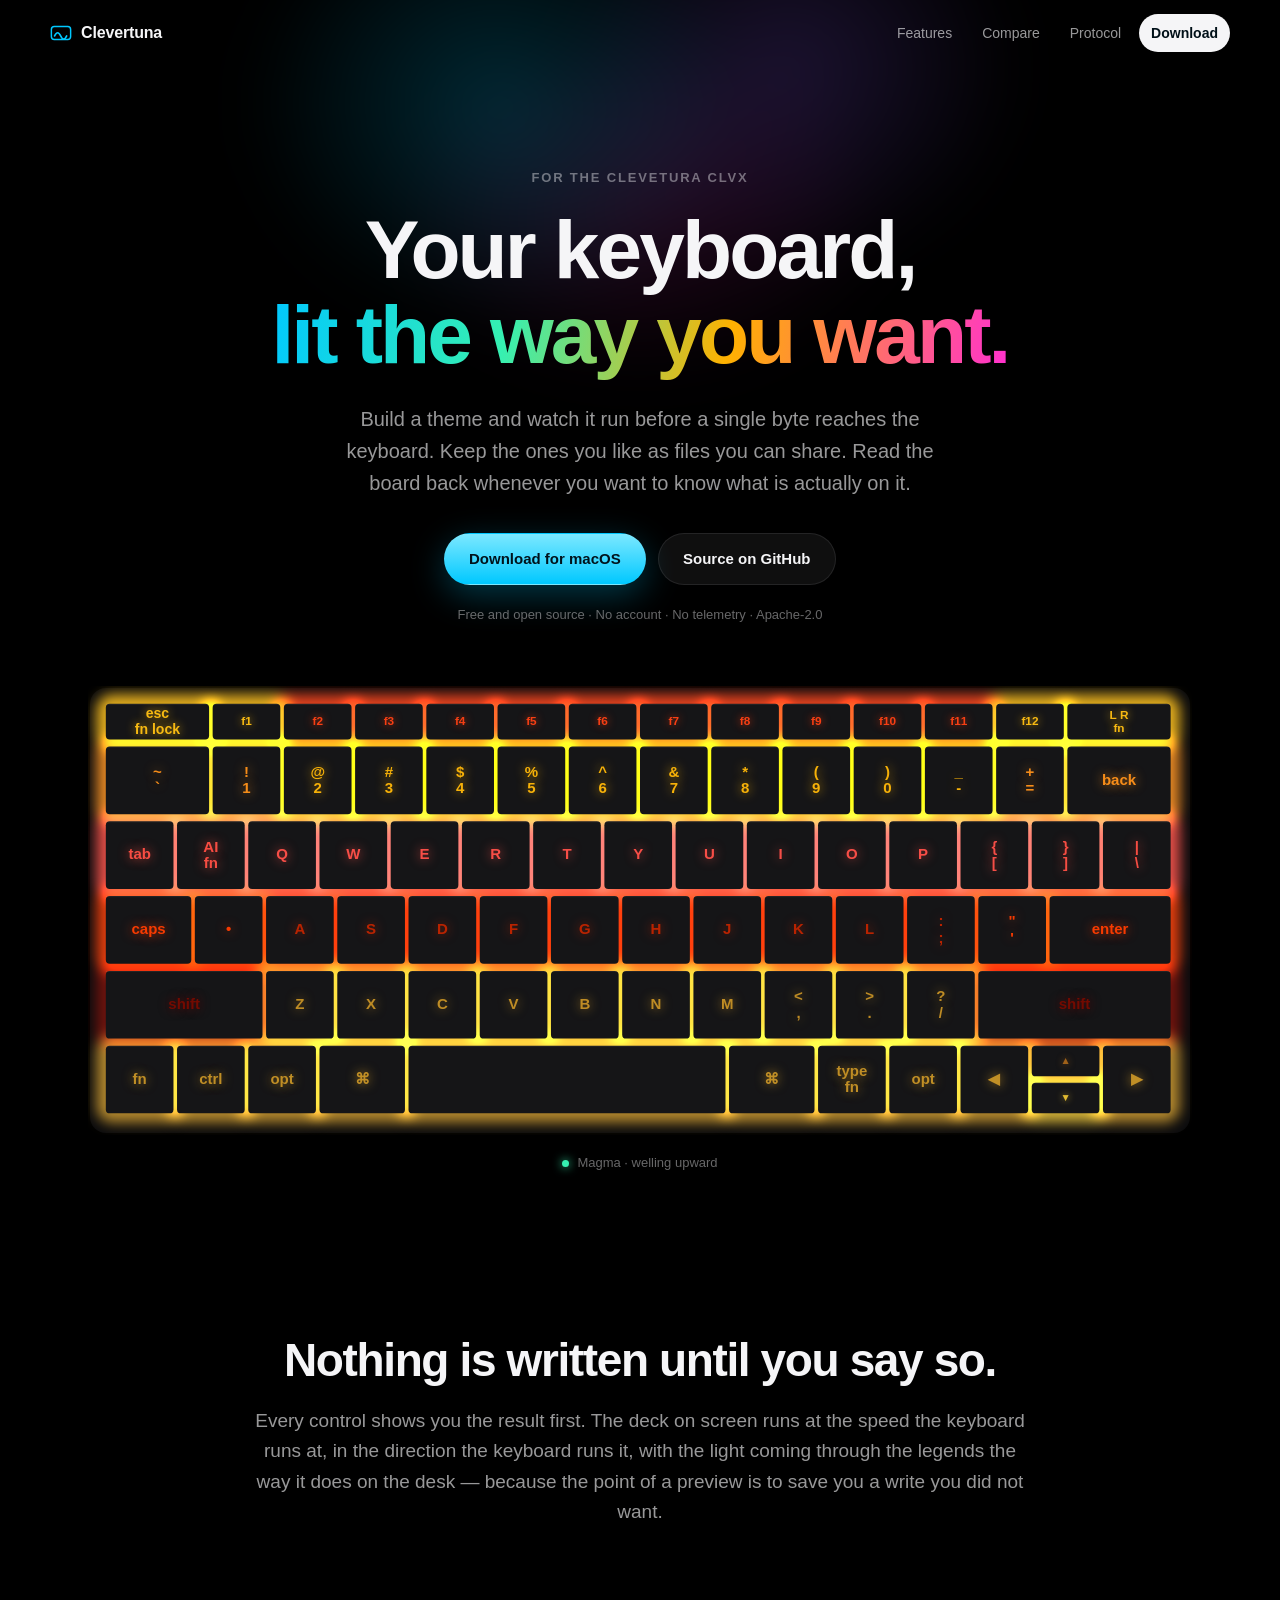
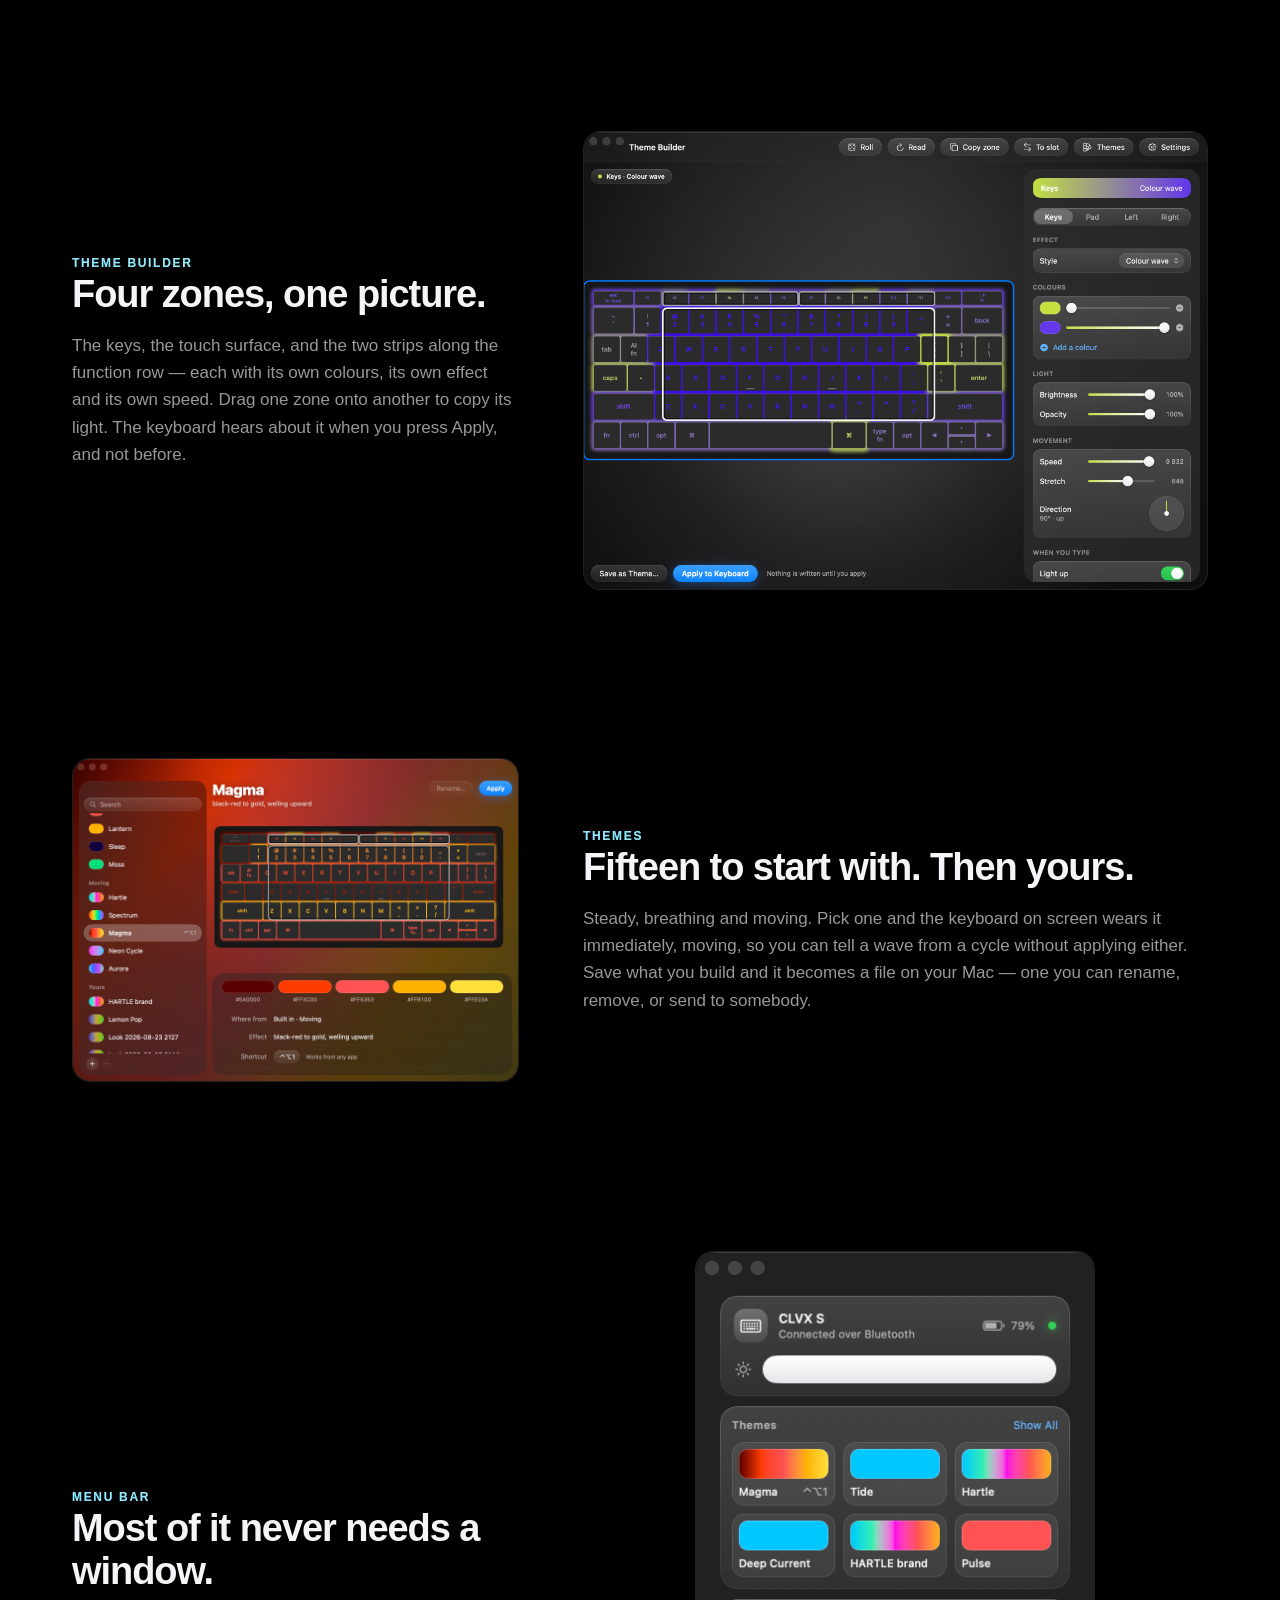
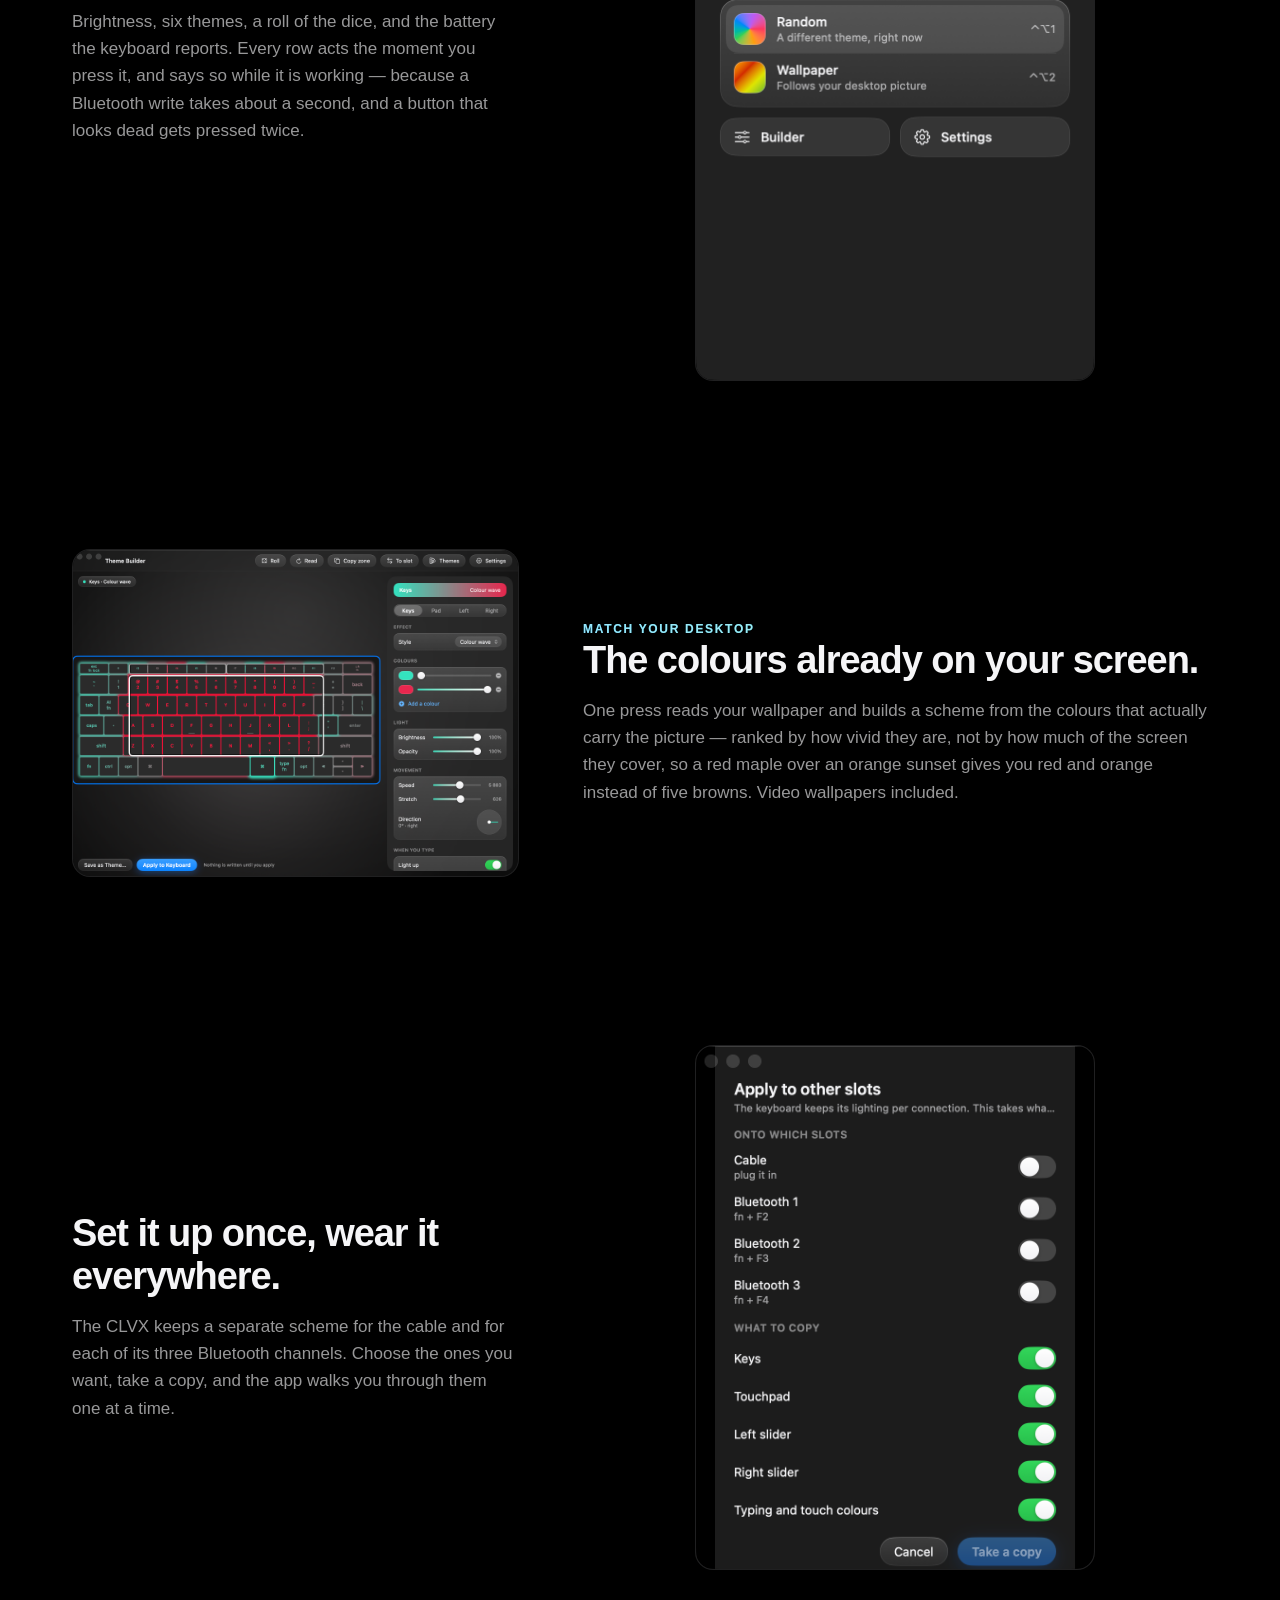
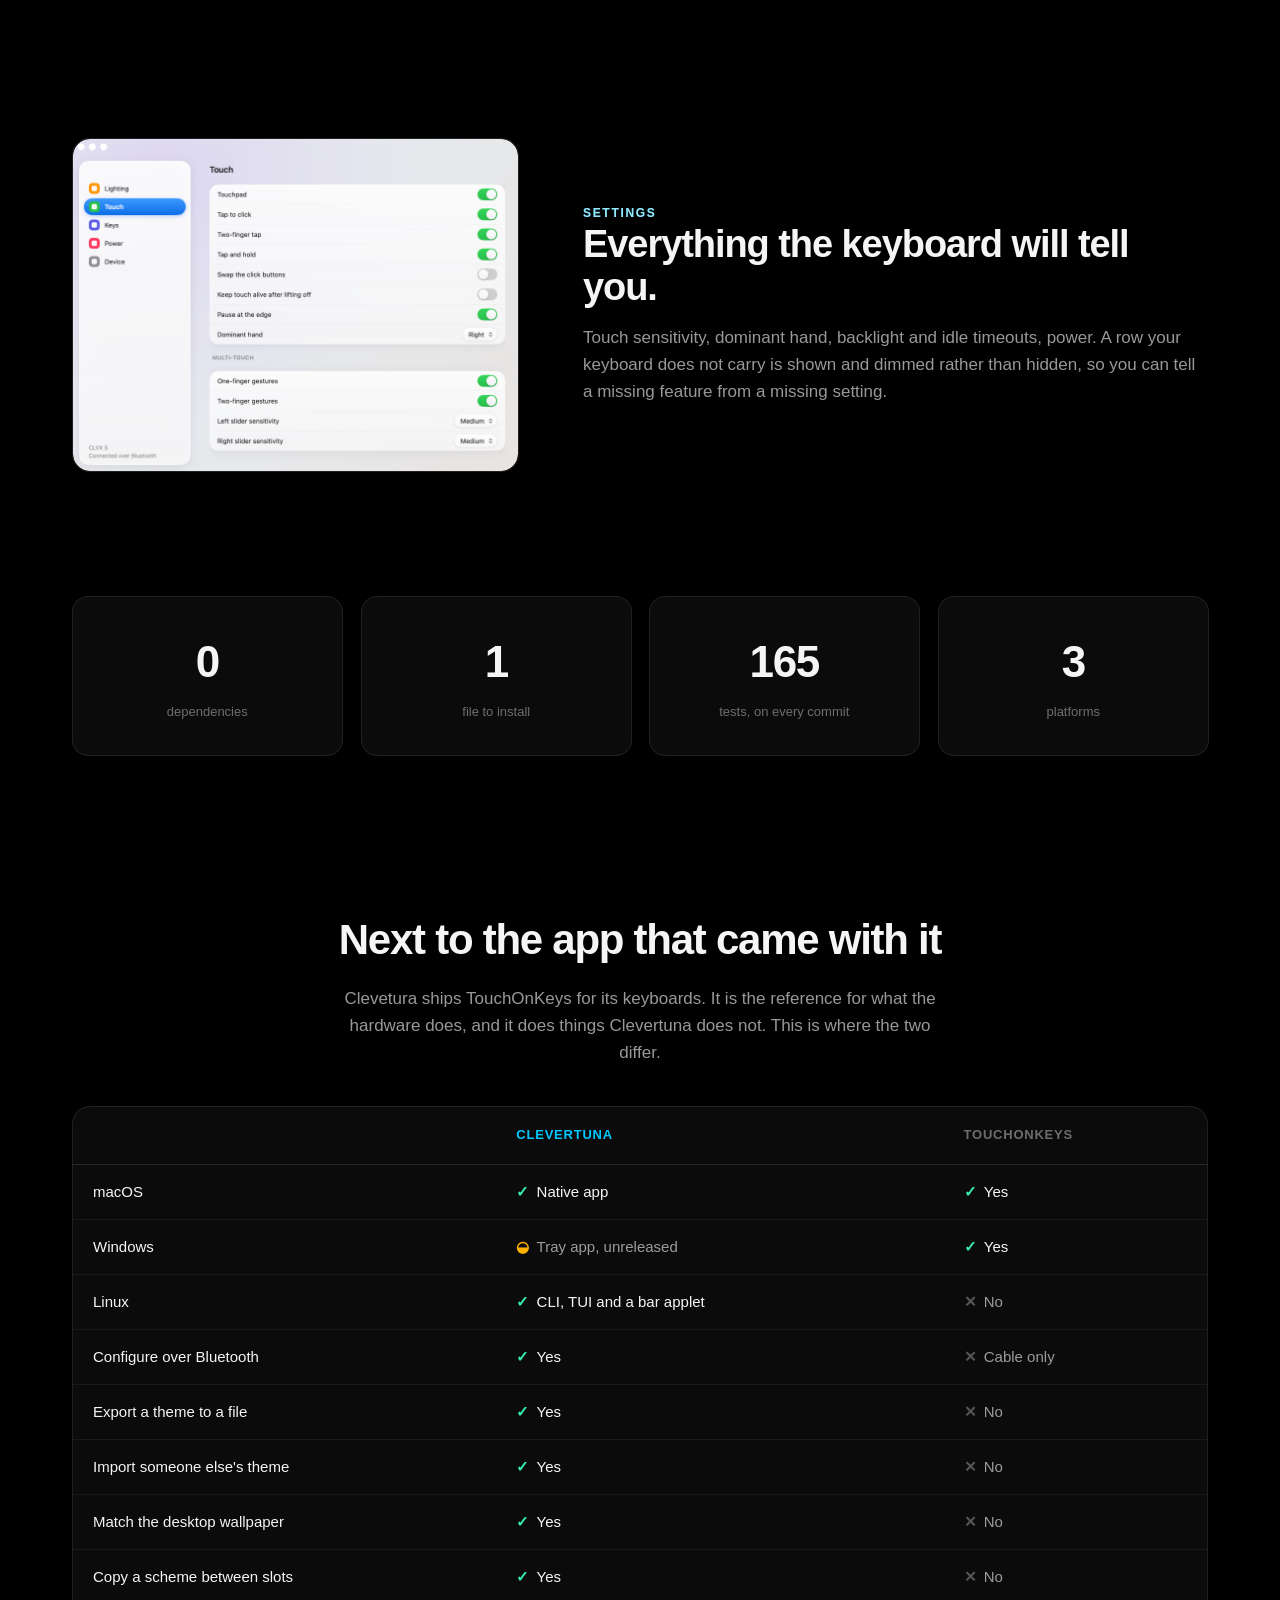
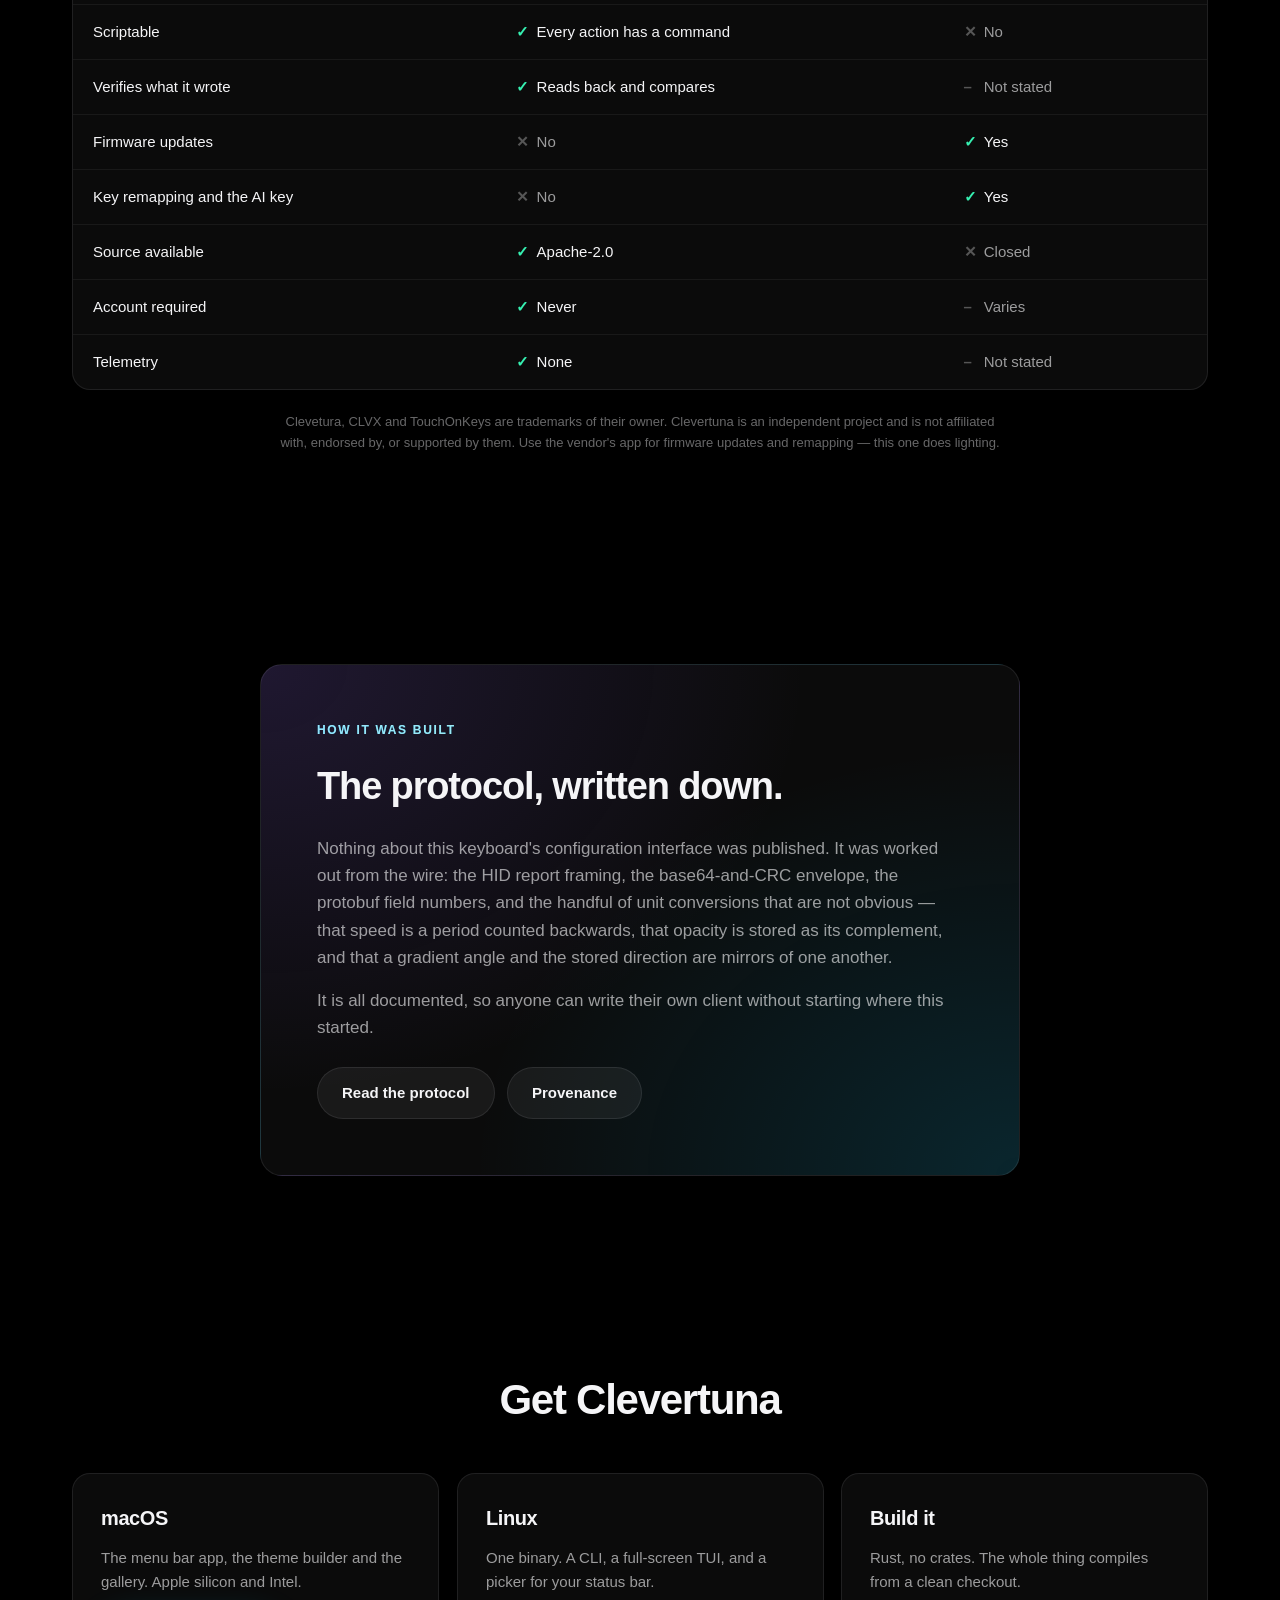
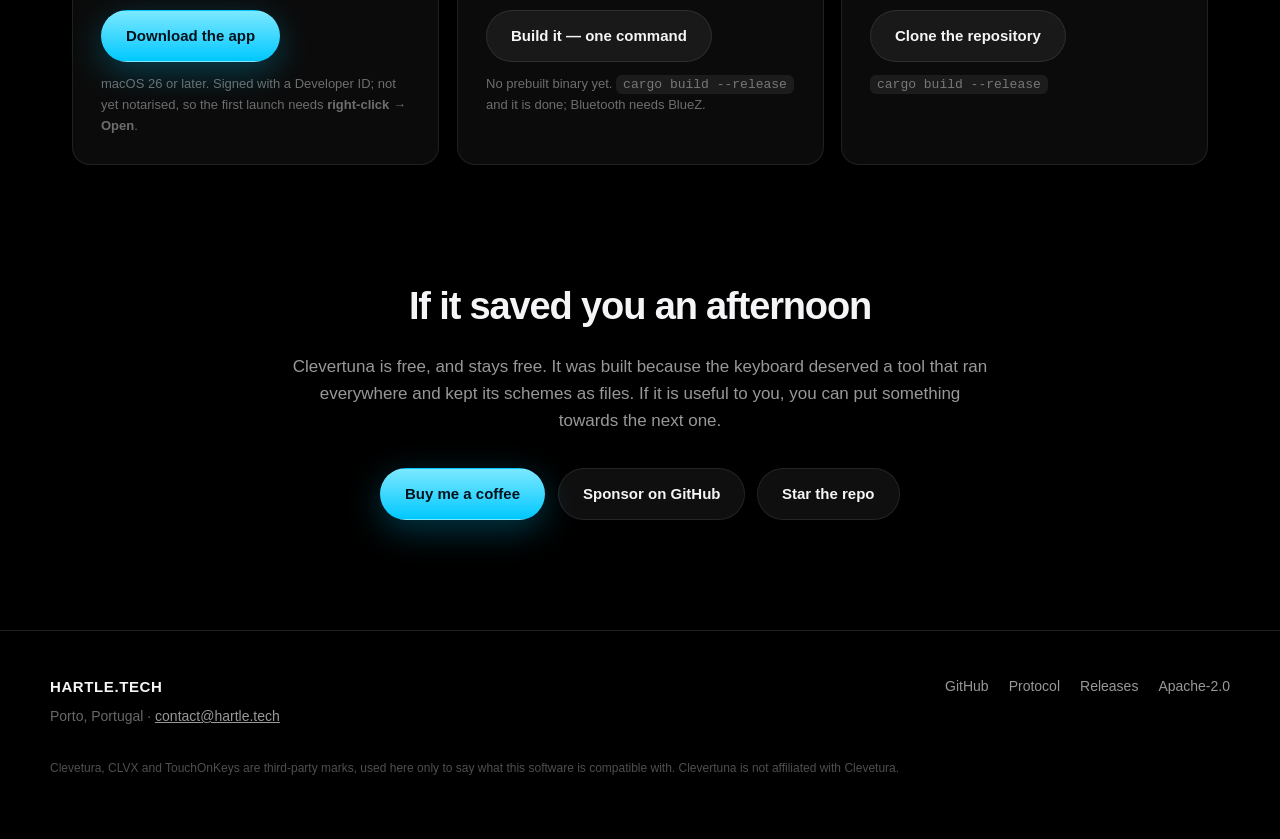
==== web/index.html @ 29f9dadc "Clevertuna 7d20123 Lighting for the Clevetura CLVX keyboard: a native macOS app, a single Linux bina" ====
<!doctype html>
<html lang="en">
<head>
<meta charset="utf-8">
<meta name="viewport" content="width=device-width, initial-scale=1, viewport-fit=cover">
<title>Clevertuna — lighting for the Clevetura CLVX keyboard</title>
<meta name="description" content="A native macOS app and a single Linux binary for the Clevetura CLVX keyboard. See a theme running before you send it, keep the ones you like as files, and read your keyboard back.">
<meta name="theme-color" content="#000000">
<link rel="icon" href="mark.svg" type="image/svg+xml">
<link rel="stylesheet" href="clevertuna.css">
<meta property="og:title" content="Clevertuna">
<meta property="og:description" content="Lighting for the Clevetura CLVX keyboard. Open source, no account, no telemetry.">
<meta property="og:type" content="website">
<meta property="og:url" content="https://clevertuna.hartle.tech/">
</head>
<body>

<a class="skip" href="#what">Skip to content</a>

<header class="bar" id="bar">
  <a class="wordmark" href="#top" aria-label="Clevertuna">
    <svg viewBox="0 0 24 24" width="22" height="22" aria-hidden="true" fill="none">
      <rect x="1.5" y="5" width="21" height="14" rx="3.2" stroke="currentColor" stroke-width="1.6"/>
      <path d="M5 15.2c2.2-4.6 4.4-4.6 6.6 0s4.4 4.6 6.6 0" stroke="currentColor"
            stroke-width="1.8" stroke-linecap="round"/>
    </svg>
    <span>Clevertuna</span>
  </a>
  <nav>
    <a href="#what">Features</a>
    <a href="#compare">Compare</a>
    <a href="#writeup">Protocol</a>
    <a href="#get" class="cta">Download</a>
  </nav>
</header>

<main id="top">

<!-- ─────────────────────────────── hero ─────────────────────────────── -->
<section class="hero">
  <div class="glow" aria-hidden="true"></div>
  <div class="hero-inner">
    <p class="eyebrow" data-reveal>For the Clevetura CLVX</p>
    <h1 data-reveal>
      Your keyboard,<br>
      <span class="grad">lit the way you want.</span>
    </h1>
    <p class="lede" data-reveal>
      Build a theme and watch it run before a single byte reaches the keyboard.
      Keep the ones you like as files you can share. Read the board back whenever
      you want to know what is actually on it.
    </p>
    <div class="actions" data-reveal>
      <a class="btn primary" href="#get" id="download-top">
        Download for macOS
      </a>
      <a class="btn ghost" href="https://github.com/hartle-tech/clevertuna" rel="noopener">
        Source on GitHub
      </a>
    </div>
    <p class="fineprint" data-reveal>Free and open source · No account · No telemetry · Apache-2.0</p>
  </div>

  <figure class="deck-stage" data-reveal>
    <canvas id="deck" width="1550" height="630" aria-label="A drawing of the CLVX keyboard with a colour wave crossing it"></canvas>
    <figcaption class="deck-caption">
      <span class="dot"></span>
      <span id="deck-caption-text">Colour wave · running now</span>
    </figcaption>
  </figure>
</section>

<!-- ──────────────────────────── the pitch ──────────────────────────── -->
<section class="strip" id="what">
  <div class="pitch">
    <h2 data-reveal>Nothing is written until you say so.</h2>
    <p data-reveal>
      Every control shows you the result first. The deck on screen runs at the
      speed the keyboard runs at, in the direction the keyboard runs it, with the
      light coming through the legends the way it does on the desk — because the
      point of a preview is to save you a write you did not want.
    </p>
  </div>
</section>

<!-- ─────────────────────────── features ────────────────────────────── -->
<section class="feature" data-feature>
  <div class="copy">
    <p class="kicker" data-reveal>Theme Builder</p>
    <h3 data-reveal>Four zones, one picture.</h3>
    <p data-reveal>
      The keys, the touch surface, and the two strips along the function row —
      each with its own colours, its own effect and its own speed. Drag one zone
      onto another to copy its light. The keyboard hears about it when you press
      Apply, and not before.
    </p>
  </div>
  <div class="shot" data-reveal>
    <img src="shots/builder.png" alt="The Theme Builder window: a keyboard drawn with a colour wave, and an inspector with effect, colours, brightness, speed and direction." width="2160" height="1584" loading="lazy" decoding="async">
  </div>
</section>

<section class="feature reverse" data-feature>
  <div class="copy">
    <p class="kicker" data-reveal>Themes</p>
    <h3 data-reveal>Fifteen to start with. Then yours.</h3>
    <p data-reveal>
      Steady, breathing and moving. Pick one and the keyboard on screen wears it
      immediately, moving, so you can tell a wave from a cycle without applying
      either. Save what you build and it becomes a file on your Mac — one you can
      rename, remove, or send to somebody.
    </p>
  </div>
  <div class="shot" data-reveal>
    <img src="shots/themes.png" alt="The Themes window: a list of built-in themes on the left, and the keyboard wearing Magma on the right." width="1800" height="1304" loading="lazy" decoding="async">
  </div>
</section>

<section class="feature" data-feature>
  <div class="copy">
    <p class="kicker" data-reveal>Menu bar</p>
    <h3 data-reveal>Most of it never needs a window.</h3>
    <p data-reveal>
      Brightness, six themes, a roll of the dice, and the battery the keyboard
      reports. Every row acts the moment you press it, and says so while it is
      working — because a Bluetooth write takes about a second, and a button that
      looks dead gets pressed twice.
    </p>
  </div>
  <div class="shot narrow" data-reveal>
    <img src="shots/menu.png" alt="The menu bar panel: the keyboard's name, its battery at 80 per cent, a brightness slider, six theme tiles, and rows for Random and Wallpaper." width="800" height="1464" loading="lazy" decoding="async">
  </div>
</section>

<section class="feature reverse" data-feature>
  <div class="copy">
    <p class="kicker" data-reveal>Match your desktop</p>
    <h3 data-reveal>The colours already on your screen.</h3>
    <p data-reveal>
      One press reads your wallpaper and builds a scheme from the colours that
      actually carry the picture — ranked by how vivid they are, not by how much
      of the screen they cover, so a red maple over an orange sunset gives you red
      and orange instead of five browns. Video wallpapers included.
    </p>
  </div>
  <div class="shot" data-reveal>
    <img src="shots/builder-wave.png" alt="The Theme Builder showing a two-colour wave running across the keys." width="2160" height="1584" loading="lazy" decoding="async">
  </div>
</section>

<section class="feature" data-feature>
  <div class="copy">
    <p class="kicker" data-reveal>Slots</p>
    <h3 data-reveal>Set it up once, wear it everywhere.</h3>
    <p data-reveal>
      The CLVX keeps a separate scheme for the cable and for each of its three
      Bluetooth channels. Choose the ones you want, take a copy, and the app walks
      you through them one at a time.
    </p>
  </div>
  <div class="shot narrow" data-reveal>
    <img src="shots/slots.png" alt="The slot picker: switches for the cable and Bluetooth channels one to three, and for which zones to copy." width="840" height="1104" loading="lazy" decoding="async">
  </div>
</section>

<section class="feature reverse" data-feature>
  <div class="copy">
    <p class="kicker" data-reveal>Settings</p>
    <h3 data-reveal>Everything the keyboard will tell you.</h3>
    <p data-reveal>
      Touch sensitivity, dominant hand, backlight and idle timeouts, power. A row
      your keyboard does not carry is shown and dimmed rather than hidden, so you
      can tell a missing feature from a missing setting.
    </p>
  </div>
  <div class="shot" data-reveal>
    <img src="shots/settings.png" alt="The Settings window with panes for Touch, Keys, Power, Lighting and Device." width="1800" height="1344" loading="lazy" decoding="async">
  </div>
</section>

<!-- ───────────────────────────── numbers ───────────────────────────── -->
<section class="stats" data-feature>
  <div class="stat" data-reveal><b data-count="0">0</b><span>dependencies</span></div>
  <div class="stat" data-reveal><b data-count="1">1</b><span>file to install</span></div>
  <div class="stat" data-reveal><b data-count="165">0</b><span>tests, on every commit</span></div>
  <div class="stat" data-reveal><b data-count="3">0</b><span>platforms</span></div>
</section>

<!-- ──────────────────────────── comparison ─────────────────────────── -->
<section class="compare" id="compare">
  <h2 data-reveal>Next to the app that came with it</h2>
  <p class="sub" data-reveal>
    Clevetura ships TouchOnKeys for its keyboards. It is the reference for what
    the hardware does, and it does things Clevertuna does not. This is where the
    two differ.
  </p>

  <div class="table-wrap" data-reveal>
    <table>
      <thead>
        <tr><th scope="col">&nbsp;</th><th scope="col">Clevertuna</th><th scope="col">TouchOnKeys</th></tr>
      </thead>
      <tbody>
        <tr><th scope="row">macOS</th><td class="y">Native app</td><td class="y">Yes</td></tr>
        <tr><th scope="row">Windows</th><td class="p">Tray app, unreleased</td><td class="y">Yes</td></tr>
        <tr><th scope="row">Linux</th><td class="y">CLI, TUI and a bar applet</td><td class="n">No</td></tr>
        <tr><th scope="row">Configure over Bluetooth</th><td class="y">Yes</td><td class="n">Cable only</td></tr>
        <tr><th scope="row">Export a theme to a file</th><td class="y">Yes</td><td class="n">No</td></tr>
        <tr><th scope="row">Import someone else's theme</th><td class="y">Yes</td><td class="n">No</td></tr>
        <tr><th scope="row">Match the desktop wallpaper</th><td class="y">Yes</td><td class="n">No</td></tr>
        <tr><th scope="row">Copy a scheme between slots</th><td class="y">Yes</td><td class="n">No</td></tr>
        <tr><th scope="row">Scriptable</th><td class="y">Every action has a command</td><td class="n">No</td></tr>
        <tr><th scope="row">Verifies what it wrote</th><td class="y">Reads back and compares</td><td class="u">Not stated</td></tr>
        <tr><th scope="row">Firmware updates</th><td class="n">No</td><td class="y">Yes</td></tr>
        <tr><th scope="row">Key remapping and the AI key</th><td class="n">No</td><td class="y">Yes</td></tr>
        <tr><th scope="row">Source available</th><td class="y">Apache-2.0</td><td class="n">Closed</td></tr>
        <tr><th scope="row">Account required</th><td class="y">Never</td><td class="u">Varies</td></tr>
        <tr><th scope="row">Telemetry</th><td class="y">None</td><td class="u">Not stated</td></tr>
      </tbody>
    </table>
  </div>
  <p class="disclaimer" data-reveal>
    Clevetura, CLVX and TouchOnKeys are trademarks of their owner. Clevertuna is
    an independent project and is not affiliated with, endorsed by, or supported
    by them. Use the vendor's app for firmware updates and remapping — this one
    does lighting.
  </p>
</section>

<!-- ───────────────────────────── writeup ───────────────────────────── -->
<section class="writeup" id="writeup">
  <div class="writeup-inner" data-reveal>
    <p class="kicker">How it was built</p>
    <h2>The protocol, written down.</h2>
    <p>
      Nothing about this keyboard's configuration interface was published. It was
      worked out from the wire: the HID report framing, the base64-and-CRC
      envelope, the protobuf field numbers, and the handful of unit conversions
      that are not obvious — that speed is a period counted backwards, that
      opacity is stored as its complement, and that a gradient angle and the
      stored direction are mirrors of one another.
    </p>
    <p>
      It is all documented, so anyone can write their own client without starting
      where this started.
    </p>
    <div class="actions">
      <a class="btn ghost" href="https://github.com/hartle-tech/clevertuna/blob/main/docs/PROTOCOL.md" rel="noopener">Read the protocol</a>
      <a class="btn ghost" href="https://github.com/hartle-tech/clevertuna/blob/main/NOTICE" rel="noopener">Provenance</a>
    </div>
  </div>
</section>

<!-- ───────────────────────────── download ──────────────────────────── -->
<section class="get" id="get">
  <h2 data-reveal>Get Clevertuna</h2>
  <div class="cards">
    <article class="card" data-reveal>
      <h3>macOS</h3>
      <p>The menu bar app, the theme builder and the gallery. Apple silicon and Intel.</p>
      <a class="btn primary" href="https://github.com/hartle-tech/clevertuna/releases/latest/download/Clevertuna-macOS.zip">Download the app</a>
      <p class="note">macOS 26 or later. Signed with a Developer ID; not yet notarised, so the first launch needs <b>right-click → Open</b>.</p>
    </article>
    <article class="card" data-reveal>
      <h3>Linux</h3>
      <p>One binary. A CLI, a full-screen TUI, and a picker for your status bar.</p>
      <a class="btn ghost" href="https://github.com/hartle-tech/clevertuna#linux" rel="noopener">Build it — one command</a>
      <p class="note">No prebuilt binary yet. <code>cargo build --release</code> and it is done; Bluetooth needs BlueZ.</p>
    </article>
    <article class="card" data-reveal>
      <h3>Build it</h3>
      <p>Rust, no crates. The whole thing compiles from a clean checkout.</p>
      <a class="btn ghost" href="https://github.com/hartle-tech/clevertuna" rel="noopener">Clone the repository</a>
      <p class="note"><code>cargo build --release</code></p>
    </article>
  </div>
</section>

<!-- ───────────────────────────── support ───────────────────────────── -->
<section class="support">
  <div class="support-inner" data-reveal>
    <h2>If it saved you an afternoon</h2>
    <p>
      Clevertuna is free, and stays free. It was built because the keyboard
      deserved a tool that ran everywhere and kept its schemes as files. If it is
      useful to you, you can put something towards the next one.
    </p>
    <div class="actions">
      <a class="btn primary" href="https://ko-fi.com/hartletech" rel="noopener">Buy me a coffee</a>
      <a class="btn ghost" href="https://github.com/sponsors/hartle-tech" rel="noopener">Sponsor on GitHub</a>
      <a class="btn ghost" href="https://github.com/hartle-tech/clevertuna" rel="noopener">Star the repo</a>
    </div>
  </div>
</section>

</main>

<footer>
  <div class="foot">
    <div>
      <p class="brand">HARTLE.TECH</p>
      <p class="muted">Porto, Portugal · <a href="mailto:contact@hartle.tech">contact@hartle.tech</a></p>
    </div>
    <nav class="foot-links">
      <a href="https://github.com/hartle-tech/clevertuna" rel="noopener">GitHub</a>
      <a href="https://github.com/hartle-tech/clevertuna/blob/main/docs/PROTOCOL.md" rel="noopener">Protocol</a>
      <a href="https://github.com/hartle-tech/clevertuna/releases" rel="noopener">Releases</a>
      <a href="https://github.com/hartle-tech/clevertuna/blob/main/LICENSE" rel="noopener">Apache-2.0</a>
    </nav>
  </div>
  <p class="legal">
    Clevetura, CLVX and TouchOnKeys are third-party marks, used here only to say
    what this software is compatible with. Clevertuna is not affiliated with
    Clevetura.
  </p>
</footer>

<script src="layout.js"></script>
<script src="vendor/anime.min.js"></script>
<script src="clevertuna.js"></script>
</body>
</html>
---- web/clevertuna.css ----
/* clevertuna.hartle.tech
   Black ground, the colour comes from the product. */

:root {
  --bg:        #000000;
  --ink:       #f5f5f7;
  --dim:       rgba(245,245,247,.62);
  --faint:     rgba(245,245,247,.42);
  --line:      rgba(245,245,247,.12);
  --card:      rgba(245,245,247,.045);
  --card-edge: rgba(245,245,247,.09);

  --cyan:   #00c8ff;
  --mint:   #36f0b1;
  --violet: #8b5cf6;
  --pink:   #ff2fd0;
  --amber:  #ffb100;
  --coral:  #ff5353;

  --max: 1180px;
  --ease: cubic-bezier(.22,.61,.36,1);
}

* { box-sizing: border-box; }

html { scroll-behavior: smooth; }

body {
  margin: 0;
  background: var(--bg);
  color: var(--ink);
  font: 400 17px/1.6 -apple-system, BlinkMacSystemFont, "SF Pro Text", "Inter",
        "Helvetica Neue", Arial, sans-serif;
  -webkit-font-smoothing: antialiased;
  text-rendering: optimizeLegibility;
  overflow-x: hidden;
}

img { max-width: 100%; height: auto; display: block; }
a { color: inherit; }

.skip {
  position: absolute; left: -9999px; top: 0;
  background: var(--ink); color: #000; padding: 10px 16px; border-radius: 0 0 10px 0;
  z-index: 100;
}
.skip:focus { left: 0; }

/* ───────────────────────────── the bar ───────────────────────────── */

.bar {
  position: fixed; inset: 0 0 auto 0; z-index: 50;
  display: flex; align-items: center; justify-content: space-between;
  gap: 20px;
  padding: 14px max(22px, calc((100vw - var(--max)) / 2));
  background: rgba(0,0,0,0);
  border-bottom: 1px solid transparent;
  transition: background .35s var(--ease), border-color .35s var(--ease),
              backdrop-filter .35s var(--ease);
}
.bar.stuck {
  background: rgba(8,8,10,.72);
  backdrop-filter: saturate(180%) blur(22px);
  -webkit-backdrop-filter: saturate(180%) blur(22px);
  border-bottom-color: var(--line);
}

.wordmark {
  display: inline-flex; align-items: center; gap: 9px;
  font-weight: 600; letter-spacing: -.01em; text-decoration: none; font-size: 16px;
}
.wordmark svg { color: var(--cyan); }

.bar nav { display: flex; align-items: center; gap: 6px; }
.bar nav a {
  text-decoration: none; color: var(--dim); font-size: 14px;
  padding: 8px 12px; border-radius: 999px;
  transition: color .2s var(--ease), background .2s var(--ease);
}
.bar nav a:hover { color: var(--ink); background: rgba(245,245,247,.07); }
.bar nav a.cta {
  color: #001018; background: var(--ink); font-weight: 600;
}
.bar nav a.cta:hover { background: #fff; color: #000; }

@media (max-width: 720px) {
  .bar nav a:not(.cta) { display: none; }
}

/* ───────────────────────────── hero ──────────────────────────────── */

.hero {
  position: relative;
  padding: 168px 22px 40px;
  text-align: center;
  overflow: hidden;
}

.hero .glow {
  position: absolute; left: 50%; top: -320px;
  width: 1200px; height: 900px; transform: translateX(-50%);
  background:
    radial-gradient(closest-side, rgba(0,200,255,.20), transparent 70%) 20% 40%/60% 70% no-repeat,
    radial-gradient(closest-side, rgba(139,92,246,.20), transparent 70%) 78% 30%/55% 65% no-repeat,
    radial-gradient(closest-side, rgba(255,47,208,.13), transparent 70%) 50% 70%/60% 55% no-repeat;
  filter: blur(30px);
  pointer-events: none;
  animation: drift 24s var(--ease) infinite alternate;
}
@keyframes drift {
  from { transform: translateX(-50%) translateY(0) scale(1); }
  to   { transform: translateX(-50%) translateY(28px) scale(1.06); }
}

.hero-inner { position: relative; max-width: 900px; margin: 0 auto; }

.eyebrow {
  margin: 0 0 18px; font-size: 13px; letter-spacing: .14em; text-transform: uppercase;
  color: var(--faint); font-weight: 600;
}

h1 {
  margin: 0;
  font-size: clamp(42px, 7.4vw, 82px);
  line-height: 1.04;
  letter-spacing: -.035em;
  font-weight: 700;
}
.grad {
  background: linear-gradient(100deg, var(--cyan), var(--mint) 32%, var(--amber) 62%, var(--pink));
  -webkit-background-clip: text; background-clip: text; color: transparent;
}

.lede {
  margin: 26px auto 0; max-width: 620px;
  font-size: clamp(17px, 2vw, 20px); color: var(--dim);
}

.actions {
  margin-top: 34px; display: flex; gap: 12px; justify-content: center; flex-wrap: wrap;
}

.btn {
  --btn-bg: transparent;
  display: inline-flex; align-items: center; justify-content: center;
  padding: 13px 24px; border-radius: 999px;
  font-size: 15px; font-weight: 600; text-decoration: none;
  border: 1px solid var(--card-edge); background: var(--btn-bg);
  transition: transform .18s var(--ease), background .2s var(--ease),
              border-color .2s var(--ease), box-shadow .25s var(--ease);
  will-change: transform;
}
.btn:hover { transform: translateY(-2px); }
.btn:active { transform: translateY(0); }
.btn.primary {
  color: #00131c; border-color: transparent;
  background: linear-gradient(180deg, #7ce8ff, var(--cyan));
  box-shadow: 0 10px 34px rgba(0,200,255,.28);
}
.btn.primary:hover { box-shadow: 0 16px 44px rgba(0,200,255,.38); }
.btn.ghost { color: var(--ink); background: rgba(245,245,247,.06); }
.btn.ghost:hover { background: rgba(245,245,247,.12); border-color: rgba(245,245,247,.2); }

.fineprint { margin-top: 20px; font-size: 13px; color: var(--faint); }

/* the live deck */
.deck-stage {
  margin: 60px auto 0; max-width: 1120px; padding: 0 8px;
  position: relative;
}
#deck { width: 100%; height: auto; display: block; }
.deck-caption {
  margin-top: 18px; display: inline-flex; align-items: center; gap: 8px;
  font-size: 13px; color: var(--faint);
}
.deck-caption .dot {
  width: 7px; height: 7px; border-radius: 50%; background: var(--mint);
  box-shadow: 0 0 10px var(--mint);
  animation: pulse 2.4s ease-in-out infinite;
}
@keyframes pulse { 50% { opacity: .35; } }

/* ─────────────────────────── the pitch ───────────────────────────── */

.strip { padding: 120px 22px; }
.pitch { max-width: 780px; margin: 0 auto; text-align: center; }
.pitch h2 {
  margin: 0 0 20px; font-size: clamp(30px, 4.4vw, 46px);
  letter-spacing: -.03em; line-height: 1.1; font-weight: 700;
}
.pitch p { margin: 0; color: var(--dim); font-size: clamp(16px, 1.8vw, 19px); }

/* ───────────────────────────── features ─────────────────────────── */

.feature {
  display: grid; gap: clamp(28px, 5vw, 72px);
  grid-template-columns: minmax(0, 5fr) minmax(0, 7fr);
  align-items: center;
  max-width: var(--max); margin: 0 auto; padding: 84px 22px;
}
.feature.reverse .copy { order: 2; }
.feature.reverse .shot { order: 1; }

@media (max-width: 900px) {
  .feature { grid-template-columns: 1fr; }
  .feature.reverse .copy,
  .feature.reverse .shot { order: initial; }
}

.kicker {
  margin: 0 0 12px; font-size: 12px; letter-spacing: .14em; text-transform: uppercase;
  font-weight: 700;
  background: linear-gradient(90deg, var(--cyan), var(--mint));
  -webkit-background-clip: text; background-clip: text; color: transparent;
}
.feature h3 {
  margin: 0 0 16px; font-size: clamp(26px, 3.4vw, 38px);
  letter-spacing: -.028em; line-height: 1.12; font-weight: 700;
}
.feature p { margin: 0; color: var(--dim); }

.shot {
  border-radius: 18px; overflow: hidden;
  border: 1px solid var(--card-edge);
  background: var(--card);
  box-shadow: 0 40px 90px rgba(0,0,0,.6), 0 0 0 1px rgba(255,255,255,.02) inset;
}
.shot.narrow { max-width: 400px; margin-inline: auto; }
.shot img { border-radius: 17px; }

/* ───────────────────────────── numbers ──────────────────────────── */

.stats {
  display: grid; grid-template-columns: repeat(4, 1fr); gap: 18px;
  max-width: var(--max); margin: 40px auto; padding: 0 22px;
}
@media (max-width: 760px) { .stats { grid-template-columns: repeat(2, 1fr); } }
.stat {
  text-align: center; padding: 30px 12px; border-radius: 16px;
  background: var(--card); border: 1px solid var(--card-edge);
}
.stat b {
  display: block; font-size: clamp(30px, 4vw, 44px); font-weight: 700;
  letter-spacing: -.03em; font-variant-numeric: tabular-nums;
}
.stat span { font-size: 13px; color: var(--faint); }

/* ──────────────────────────── comparison ────────────────────────── */

.compare { max-width: var(--max); margin: 0 auto; padding: 110px 22px; }
.compare h2 {
  margin: 0 0 12px; text-align: center;
  font-size: clamp(28px, 4vw, 42px); letter-spacing: -.03em; font-weight: 700;
}
.compare .sub {
  margin: 0 auto 40px; max-width: 620px; text-align: center; color: var(--dim);
}

.table-wrap {
  border: 1px solid var(--card-edge); border-radius: 18px;
  background: var(--card); overflow-x: auto;
}
table { width: 100%; border-collapse: collapse; min-width: 560px; }
thead th {
  padding: 18px 20px; text-align: left; font-size: 13px; letter-spacing: .06em;
  text-transform: uppercase; color: var(--faint); font-weight: 700;
  border-bottom: 1px solid var(--line);
}
thead th:nth-child(2) { color: var(--cyan); }
tbody th {
  padding: 15px 20px; text-align: left; font-weight: 500; font-size: 15px;
  color: var(--ink); border-bottom: 1px solid rgba(245,245,247,.06);
}
tbody td {
  padding: 15px 20px; font-size: 15px; color: var(--dim);
  border-bottom: 1px solid rgba(245,245,247,.06);
  vertical-align: top;
}
tbody tr:last-child th, tbody tr:last-child td { border-bottom: 0; }
tbody tr:hover th, tbody tr:hover td { background: rgba(245,245,247,.03); }

td.y::before, td.n::before, td.p::before, td.u::before {
  display: inline-block; width: 1.35em; font-weight: 700;
}
td.y { color: var(--ink); }
td.y::before { content: "✓"; color: var(--mint); }
td.n::before { content: "✕"; color: rgba(245,245,247,.32); }
td.p::before { content: "◒"; color: var(--amber); }
td.u::before { content: "–"; color: rgba(245,245,247,.32); }

.disclaimer {
  margin: 22px auto 0; max-width: 720px; text-align: center;
  font-size: 13px; color: var(--faint);
}

/* ───────────────────────────── writeup ──────────────────────────── */

.writeup { padding: 100px 22px; }
.writeup-inner {
  max-width: 760px; margin: 0 auto; padding: clamp(30px, 5vw, 56px);
  border-radius: 22px;
  border: 1px solid var(--card-edge);
  background:
    radial-gradient(120% 140% at 0% 0%, rgba(139,92,246,.16), transparent 60%),
    radial-gradient(120% 140% at 100% 100%, rgba(0,200,255,.14), transparent 60%),
    var(--card);
}
.writeup h2 {
  margin: 0 0 18px; font-size: clamp(26px, 3.6vw, 38px);
  letter-spacing: -.03em; font-weight: 700;
}
.writeup p { color: var(--dim); margin: 0 0 16px; }
.writeup .actions { justify-content: flex-start; margin-top: 26px; }

/* ──────────────────────────── download ──────────────────────────── */

.get { max-width: var(--max); margin: 0 auto; padding: 90px 22px 40px; }
.get h2 {
  margin: 0 0 40px; text-align: center;
  font-size: clamp(28px, 4vw, 42px); letter-spacing: -.03em; font-weight: 700;
}
.cards { display: grid; grid-template-columns: repeat(3, 1fr); gap: 18px; }
@media (max-width: 860px) { .cards { grid-template-columns: 1fr; } }
.card {
  padding: 28px; border-radius: 18px;
  background: var(--card); border: 1px solid var(--card-edge);
  display: flex; flex-direction: column; gap: 12px;
  transition: transform .3s var(--ease), border-color .3s var(--ease);
}
.card:hover { transform: translateY(-4px); border-color: rgba(245,245,247,.2); }
.card h3 { margin: 0; font-size: 20px; letter-spacing: -.02em; }
.card p { margin: 0; color: var(--dim); font-size: 15px; }
.card .btn { align-self: flex-start; margin-top: 4px; }
.card .note { font-size: 13px; color: var(--faint); }
.card code {
  font: 500 13px/1.4 ui-monospace, SFMono-Regular, Menlo, monospace;
  background: rgba(245,245,247,.07); padding: 2px 7px; border-radius: 6px;
}

/* ───────────────────────────── support ──────────────────────────── */

.support { padding: 70px 22px 110px; }
.support-inner { max-width: 700px; margin: 0 auto; text-align: center; }
.support h2 {
  margin: 0 0 16px; font-size: clamp(26px, 3.6vw, 38px);
  letter-spacing: -.03em; font-weight: 700;
}
.support p { margin: 0; color: var(--dim); }

/* ───────────────────────────── footer ───────────────────────────── */

footer { border-top: 1px solid var(--line); padding: 44px 22px 60px; }
.foot {
  max-width: var(--max); margin: 0 auto;
  display: flex; justify-content: space-between; align-items: flex-start;
  gap: 24px; flex-wrap: wrap;
}
.brand { margin: 0; font-weight: 700; letter-spacing: .04em; font-size: 15px; }
.muted { margin: 6px 0 0; color: var(--faint); font-size: 14px; }
.muted a { color: var(--dim); }
.foot-links { display: flex; gap: 20px; flex-wrap: wrap; }
.foot-links a { color: var(--dim); text-decoration: none; font-size: 14px; }
.foot-links a:hover { color: var(--ink); }
.legal {
  max-width: var(--max); margin: 32px auto 0;
  font-size: 12px; color: rgba(245,245,247,.32); line-height: 1.6;
}

/* ─────────────────────── the reveal on scroll ───────────────────── */

[data-reveal] {
  opacity: 0;
  transform: translate3d(0, 26px, 0);
  transition: opacity .7s var(--ease), transform .7s var(--ease);
  will-change: opacity, transform;
}
[data-reveal].in { opacity: 1; transform: none; }

@media (prefers-reduced-motion: reduce) {
  html { scroll-behavior: auto; }
  [data-reveal] { opacity: 1; transform: none; transition: none; }
  .hero .glow { animation: none; }
  .deck-caption .dot { animation: none; }
  .btn:hover, .card:hover { transform: none; }
}
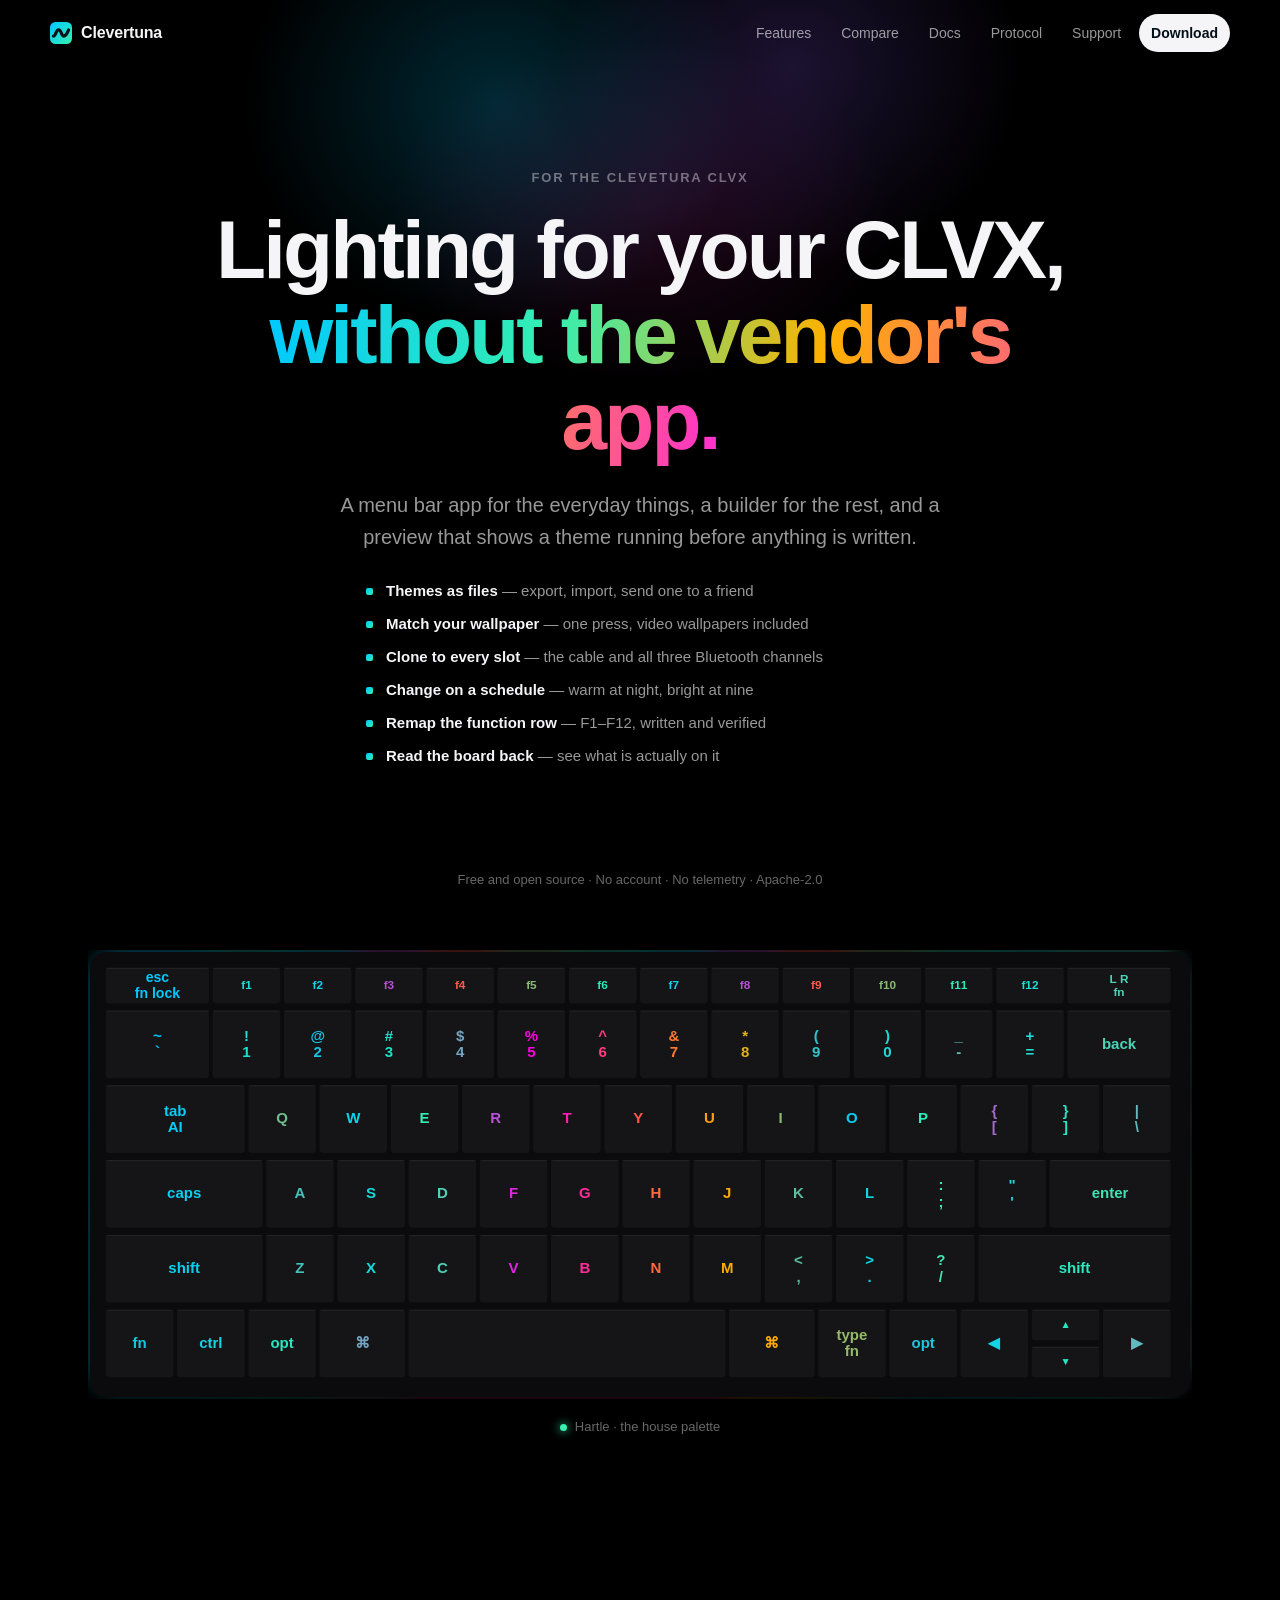
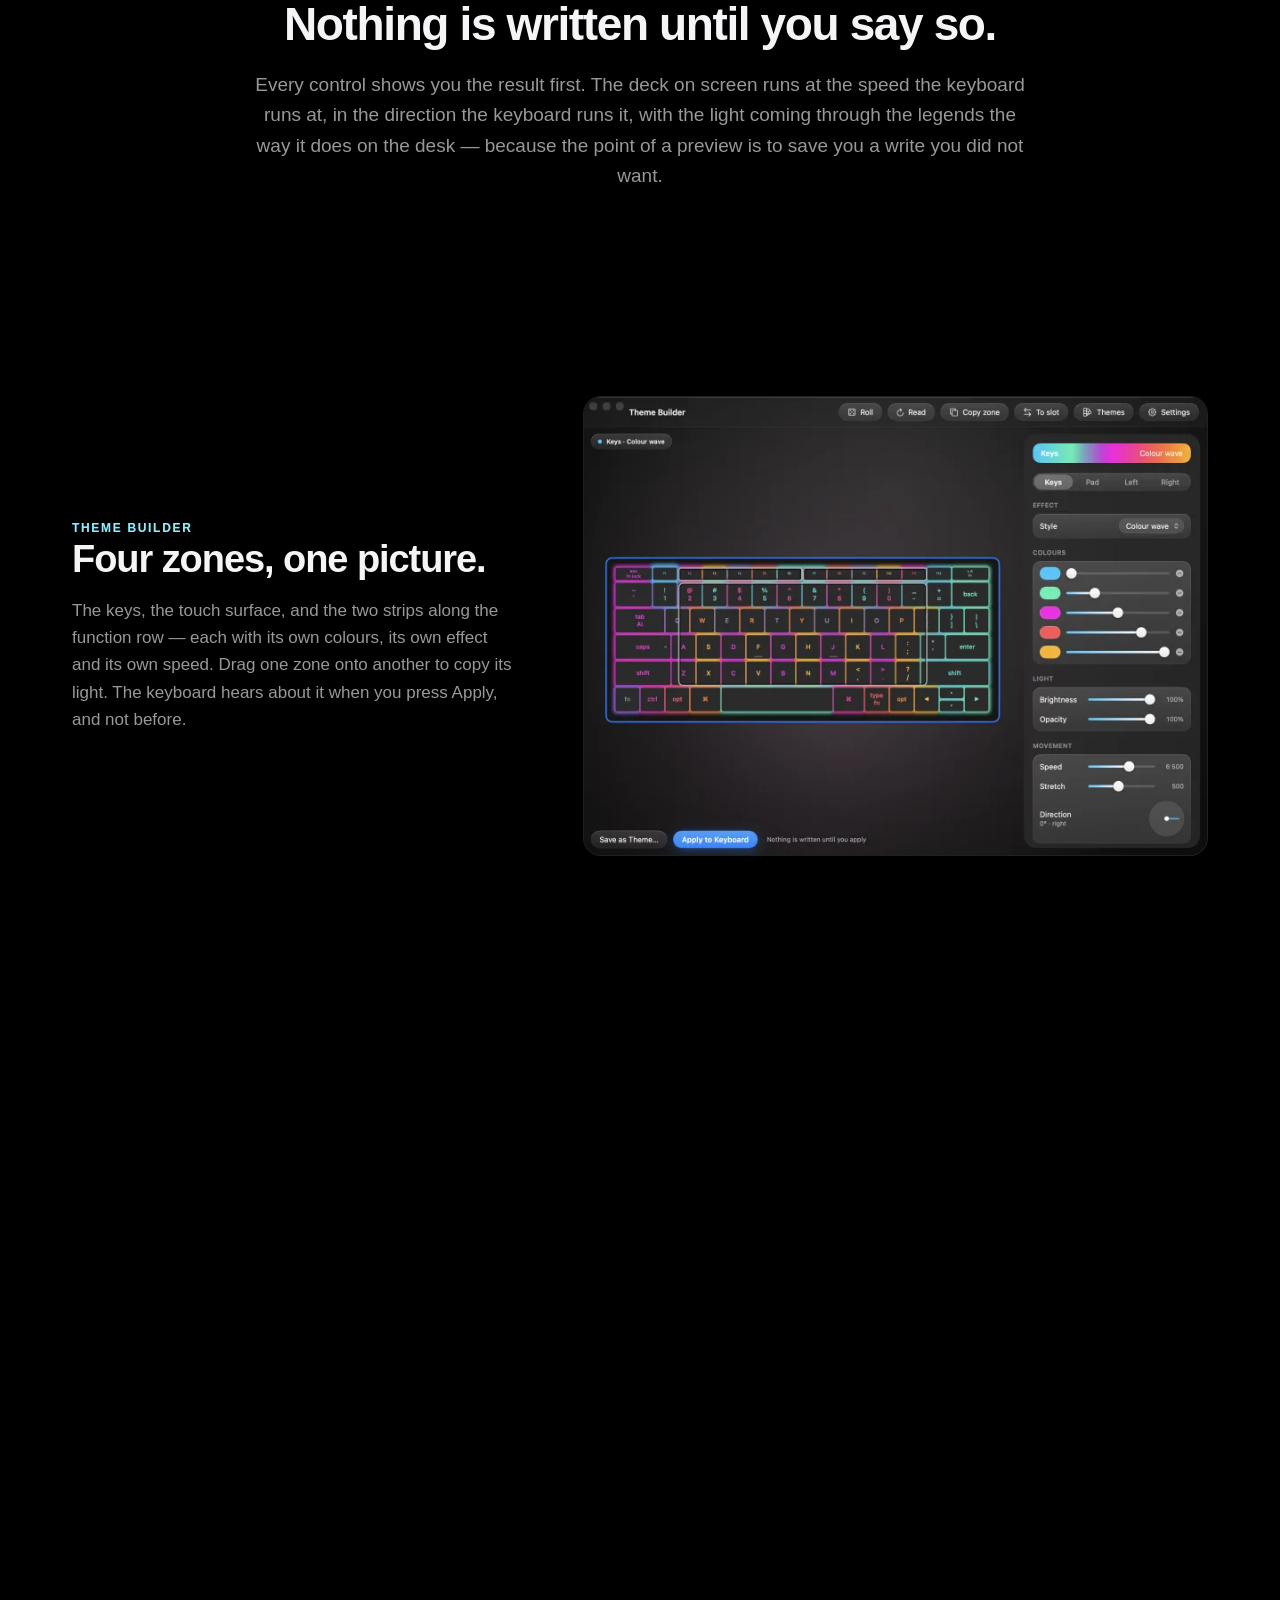
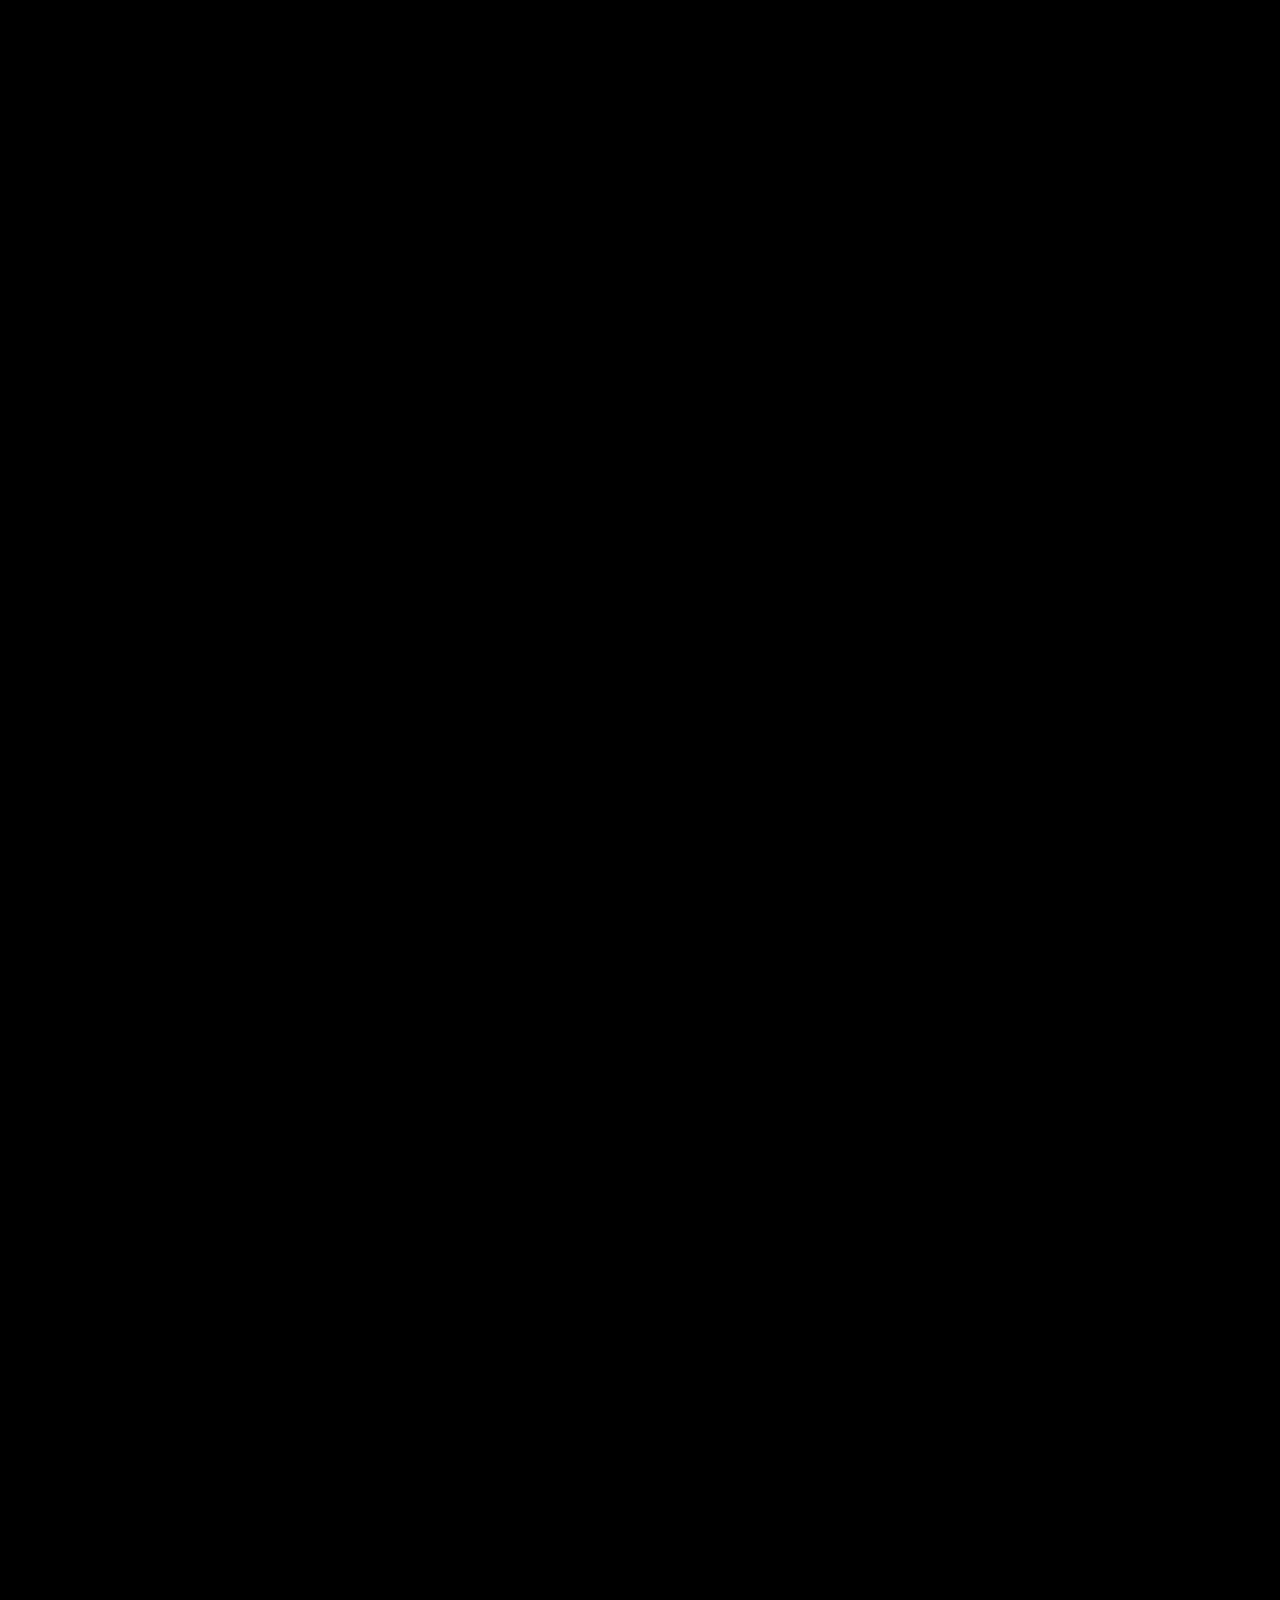
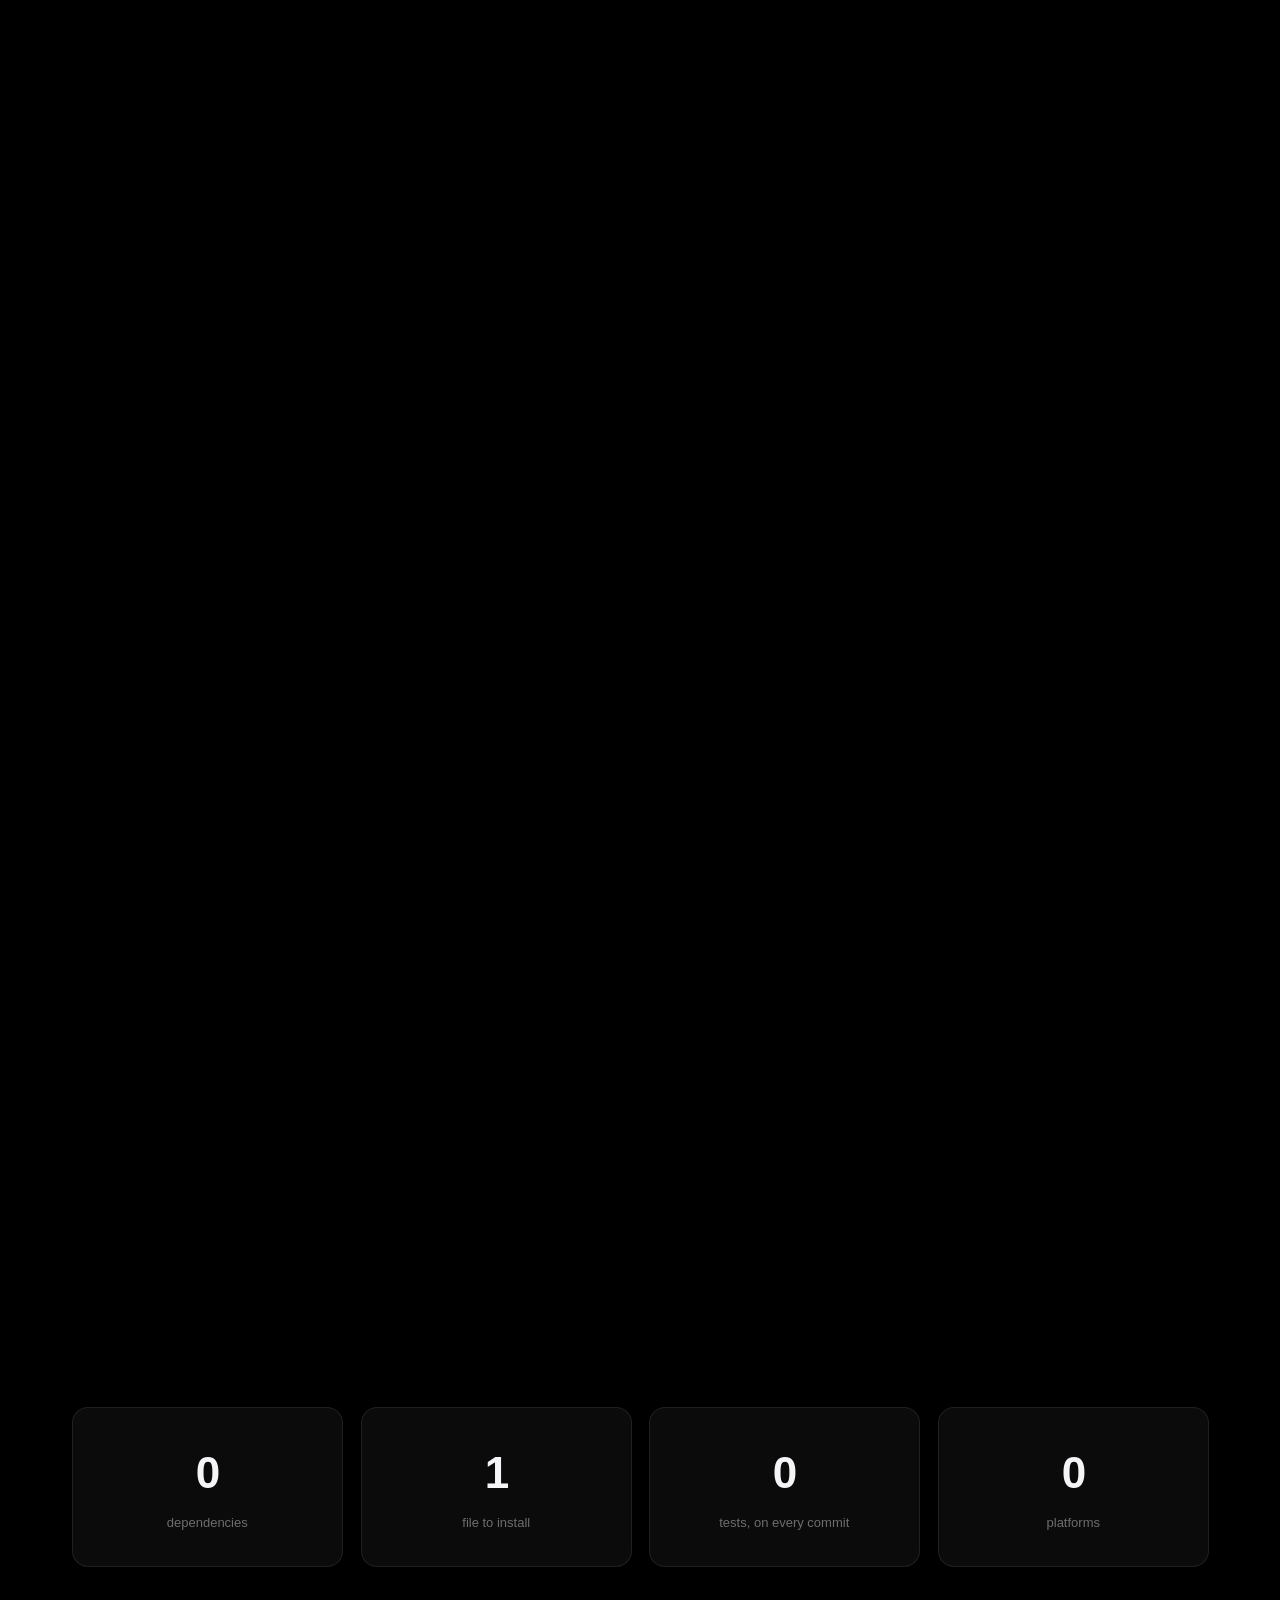
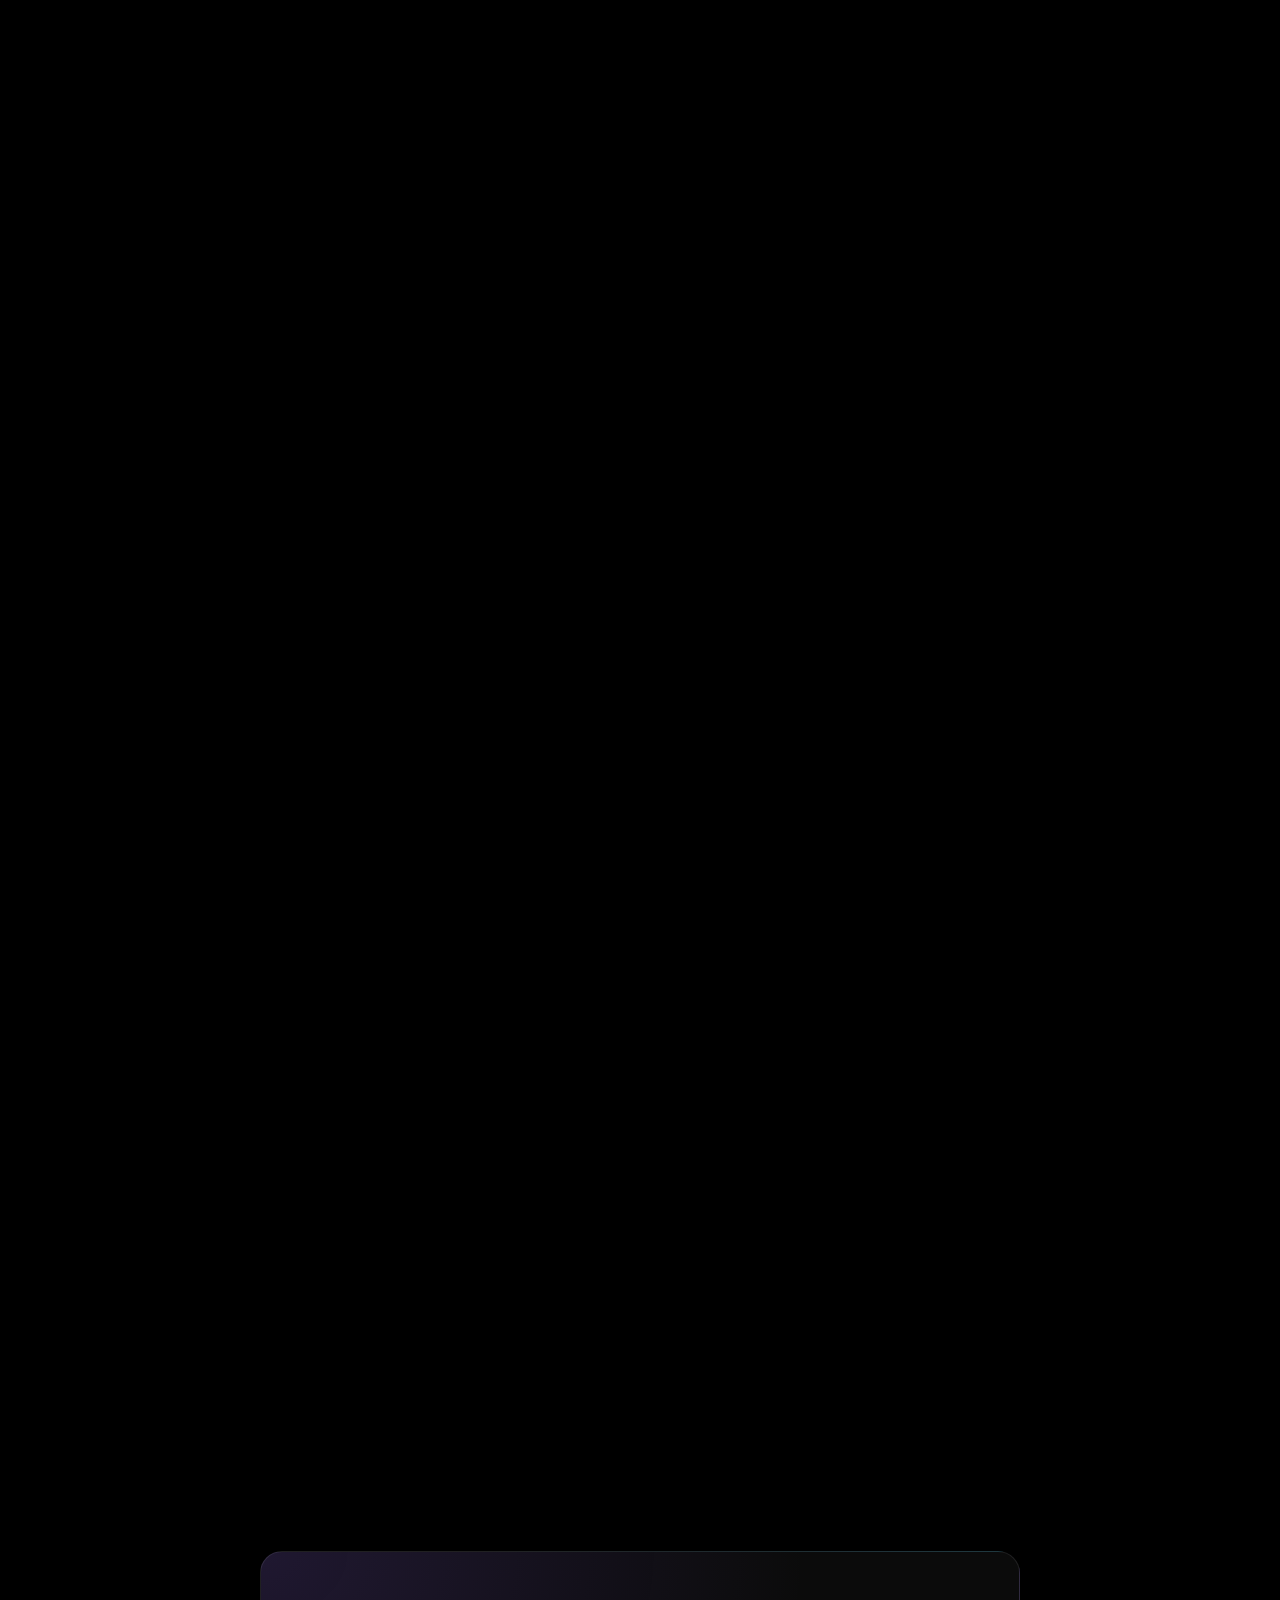
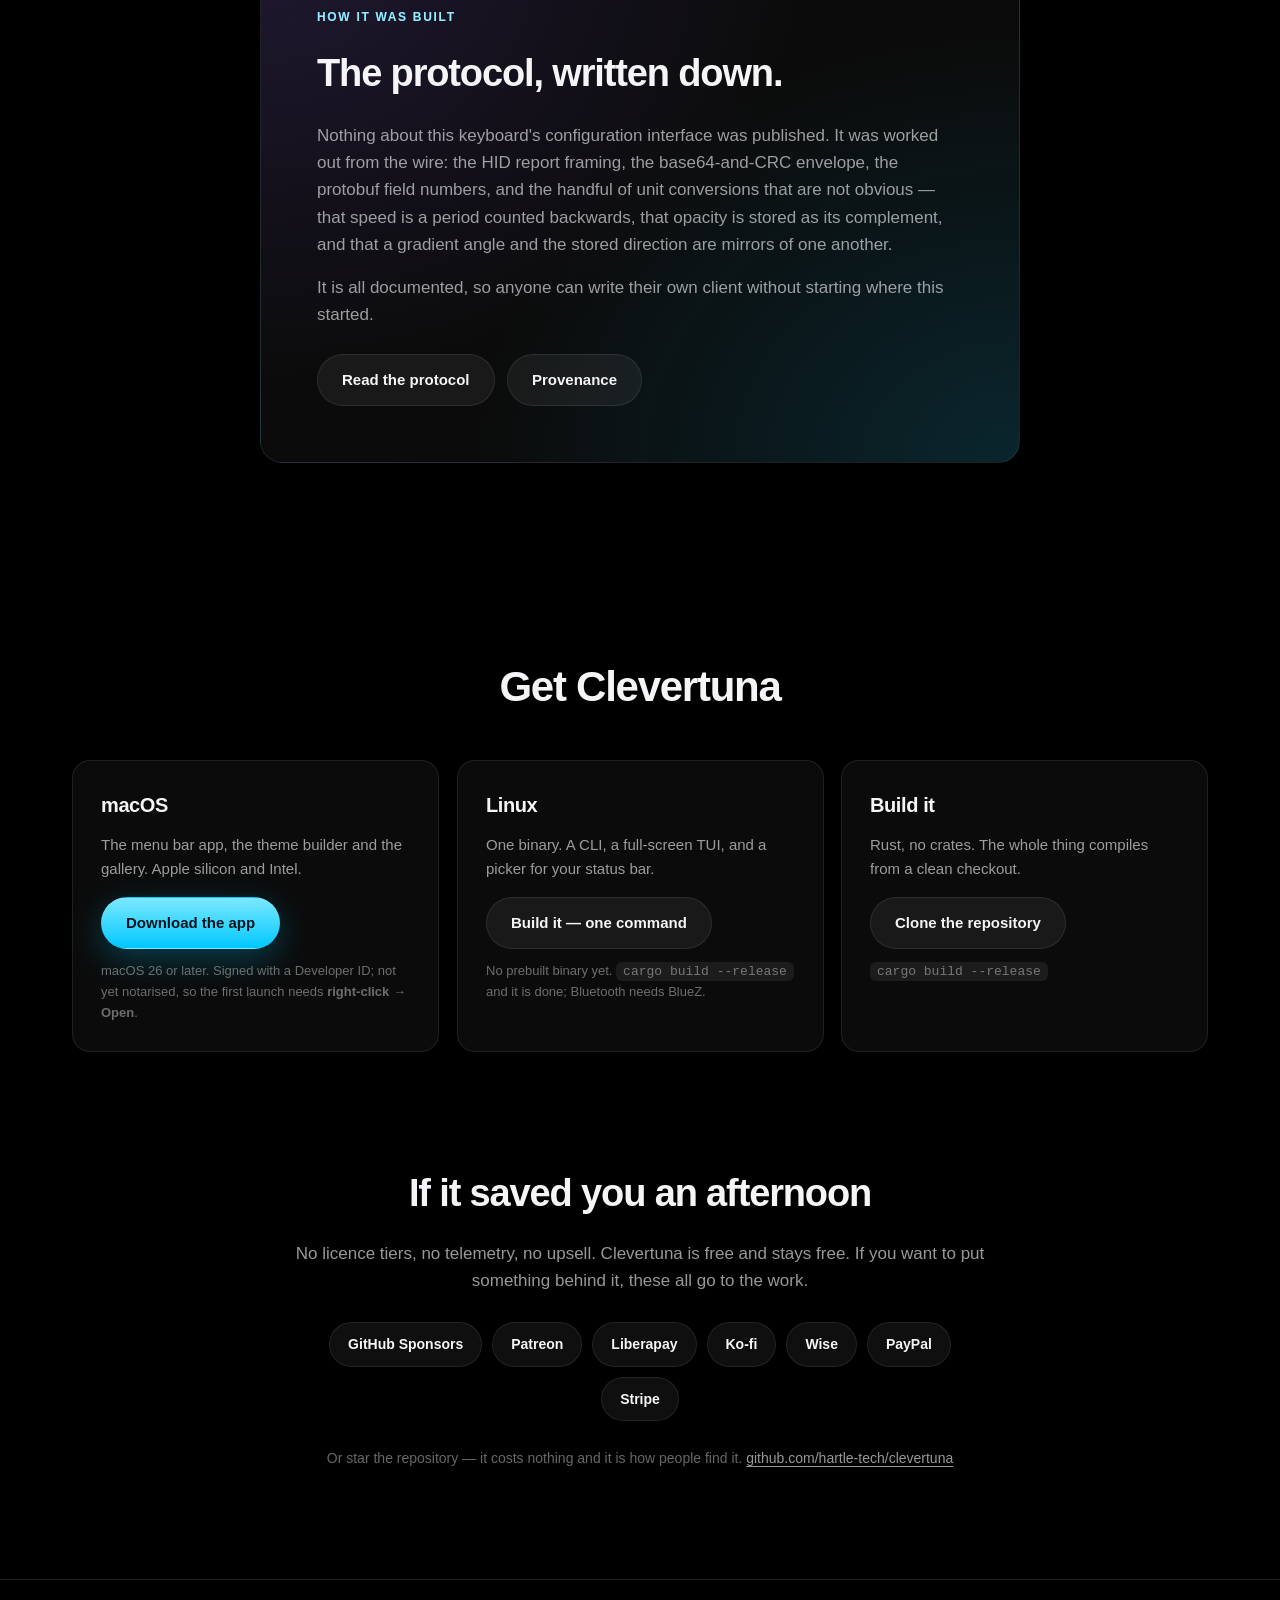
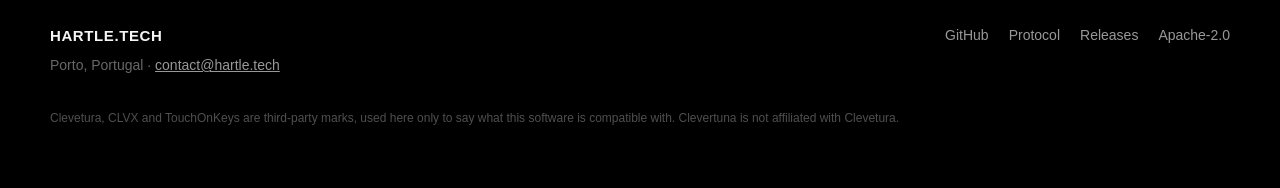
==== commit d9daeb45: "Clevertuna 292c1a2 Lighting for the Clevetura CLVX keyboard: a native macOS app, a single Linux bina" ====
--- a/web/index.html
+++ b/web/index.html
@@ -6,7 +6,10 @@
 <title>Clevertuna — lighting for the Clevetura CLVX keyboard</title>
 <meta name="description" content="A native macOS app and a single Linux binary for the Clevetura CLVX keyboard. See a theme running before you send it, keep the ones you like as files, and read your keyboard back.">
 <meta name="theme-color" content="#000000">
-<link rel="icon" href="mark.svg" type="image/svg+xml">
+<link rel="icon" href="/favicon.ico" sizes="48x48">
+<link rel="icon" href="/mark.svg" type="image/svg+xml" sizes="any">
+<link rel="apple-touch-icon" href="/apple-touch-icon.png">
+<link rel="manifest" href="/site.webmanifest">
 <link rel="stylesheet" href="clevertuna.css">
 <meta property="og:title" content="Clevertuna">
 <meta property="og:description" content="Lighting for the Clevetura CLVX keyboard. Open source, no account, no telemetry.">
@@ -19,17 +22,23 @@
 
 <header class="bar" id="bar">
   <a class="wordmark" href="#top" aria-label="Clevertuna">
-    <svg viewBox="0 0 24 24" width="22" height="22" aria-hidden="true" fill="none">
-      <rect x="1.5" y="5" width="21" height="14" rx="3.2" stroke="currentColor" stroke-width="1.6"/>
-      <path d="M5 15.2c2.2-4.6 4.4-4.6 6.6 0s4.4 4.6 6.6 0" stroke="currentColor"
-            stroke-width="1.8" stroke-linecap="round"/>
+    <svg viewBox="0 0 32 32" width="22" height="22" aria-hidden="true">
+      <rect width="32" height="32" rx="8" fill="url(#wordmark-grad)"/>
+      <defs><linearGradient id="wordmark-grad" x1="0" y1="0" x2="1" y2="1">
+        <stop offset="0" stop-color="#00c8ff"/><stop offset="1" stop-color="#36f0b1"/>
+      </linearGradient></defs>
+      <path d="M5 20.5 C8.5 20.5 8.5 11.5 12.5 11.5 S16.5 20.5 20 20.5 S27 11.5 27 11.5"
+            fill="none" stroke="#04121a" stroke-width="4.6"
+            stroke-linecap="round" stroke-linejoin="round"/>
     </svg>
     <span>Clevertuna</span>
   </a>
   <nav>
     <a href="#what">Features</a>
     <a href="#compare">Compare</a>
+    <a href="/docs/">Docs</a>
     <a href="#writeup">Protocol</a>
+    <a href="#support">Support</a>
     <a href="#get" class="cta">Download</a>
   </nav>
 </header>
@@ -42,14 +51,21 @@
   <div class="hero-inner">
     <p class="eyebrow" data-reveal>For the Clevetura CLVX</p>
     <h1 data-reveal>
-      Your keyboard,<br>
-      <span class="grad">lit the way you want.</span>
+      Lighting for your CLVX,<br>
+      <span class="grad">without the vendor's app.</span>
     </h1>
     <p class="lede" data-reveal>
-      Build a theme and watch it run before a single byte reaches the keyboard.
-      Keep the ones you like as files you can share. Read the board back whenever
-      you want to know what is actually on it.
-    </p>
+      A menu bar app for the everyday things, a builder for the rest, and a
+      preview that shows a theme running before anything is written.
+    </p>
+    <ul class="does" data-reveal>
+      <li><b>Themes as files</b> — export, import, send one to a friend</li>
+      <li><b>Match your wallpaper</b> — one press, video wallpapers included</li>
+      <li><b>Clone to every slot</b> — the cable and all three Bluetooth channels</li>
+      <li><b>Change on a schedule</b> — warm at night, bright at nine</li>
+      <li><b>Remap the function row</b> — F1–F12, written and verified</li>
+      <li><b>Read the board back</b> — see what is actually on it</li>
+    </ul>
     <div class="actions" data-reveal>
       <a class="btn primary" href="#get" id="download-top">
         Download for macOS
@@ -96,7 +112,7 @@
     </p>
   </div>
   <div class="shot" data-reveal>
-    <img src="shots/builder.png" alt="The Theme Builder window: a keyboard drawn with a colour wave, and an inspector with effect, colours, brightness, speed and direction." width="2160" height="1584" loading="lazy" decoding="async">
+    <img src="shots/builder-700.webp" srcset="shots/builder-700.webp 700w, shots/builder-1400.webp 1400w" sizes="(max-width: 900px) 92vw, 640px" alt="The Theme Builder window: a keyboard drawn with a colour wave, and an inspector with effect, colours, brightness, speed and direction." width="2160" height="1584" loading="lazy" decoding="async">
   </div>
 </section>
 
@@ -112,7 +128,7 @@
     </p>
   </div>
   <div class="shot" data-reveal>
-    <img src="shots/themes.png" alt="The Themes window: a list of built-in themes on the left, and the keyboard wearing Magma on the right." width="1800" height="1304" loading="lazy" decoding="async">
+    <img src="shots/themes-700.webp" srcset="shots/themes-700.webp 700w, shots/themes-1400.webp 1400w" sizes="(max-width: 900px) 92vw, 640px" alt="The Themes window: a list of built-in themes on the left, and the keyboard wearing Magma on the right." width="1800" height="1304" loading="lazy" decoding="async">
   </div>
 </section>
 
@@ -128,7 +144,7 @@
     </p>
   </div>
   <div class="shot narrow" data-reveal>
-    <img src="shots/menu.png" alt="The menu bar panel: the keyboard's name, its battery at 80 per cent, a brightness slider, six theme tiles, and rows for Random and Wallpaper." width="800" height="1464" loading="lazy" decoding="async">
+    <img src="shots/menu-400.webp" srcset="shots/menu-400.webp 400w, shots/menu-800.webp 800w" sizes="(max-width: 900px) 80vw, 380px" alt="The menu bar panel: the keyboard's name, its battery at 80 per cent, a brightness slider, six theme tiles, and rows for Random and Wallpaper." width="800" height="1464" loading="lazy" decoding="async">
   </div>
 </section>
 
@@ -144,7 +160,7 @@
     </p>
   </div>
   <div class="shot" data-reveal>
-    <img src="shots/builder-wave.png" alt="The Theme Builder showing a two-colour wave running across the keys." width="2160" height="1584" loading="lazy" decoding="async">
+    <img src="shots/builder-wave-700.webp" srcset="shots/builder-wave-700.webp 700w, shots/builder-wave-1400.webp 1400w" sizes="(max-width: 900px) 92vw, 640px" alt="The Theme Builder showing a two-colour wave running across the keys." width="2160" height="1584" loading="lazy" decoding="async">
   </div>
 </section>
 
@@ -159,7 +175,7 @@
     </p>
   </div>
   <div class="shot narrow" data-reveal>
-    <img src="shots/slots.png" alt="The slot picker: switches for the cable and Bluetooth channels one to three, and for which zones to copy." width="840" height="1104" loading="lazy" decoding="async">
+    <img src="shots/slots-400.webp" srcset="shots/slots-400.webp 400w, shots/slots-800.webp 800w" sizes="(max-width: 900px) 80vw, 380px" alt="The slot picker: switches for the cable and Bluetooth channels one to three, and for which zones to copy." width="840" height="1104" loading="lazy" decoding="async">
   </div>
 </section>
 
@@ -174,7 +190,22 @@
     </p>
   </div>
   <div class="shot" data-reveal>
-    <img src="shots/settings.png" alt="The Settings window with panes for Touch, Keys, Power, Lighting and Device." width="1800" height="1344" loading="lazy" decoding="async">
+    <img src="shots/settings-700.webp" srcset="shots/settings-700.webp 700w, shots/settings-1400.webp 1400w" sizes="(max-width: 900px) 92vw, 640px" alt="The Settings window with panes for Touch, Keys, Power, Lighting and Device." width="1800" height="1344" loading="lazy" decoding="async">
+  </div>
+</section>
+
+<section class="feature reverse" data-feature>
+  <div class="copy">
+    <p class="kicker" data-reveal>Function row</p>
+    <h3 data-reveal>Remap the keys, not just the light.</h3>
+    <p data-reveal>
+      F1 through F12, each set to brightness, transport, volume, a screenshot,
+      Spotlight, or a plain function key. Written straight to the keyboard and
+      read back to check, the same way everything else here is.
+    </p>
+  </div>
+  <div class="shot" data-reveal>
+    <img src="shots/keys-700.webp" srcset="shots/keys-700.webp 700w, shots/keys-1400.webp 1400w" sizes="(max-width: 900px) 92vw, 640px" alt="The Settings window's Keys pane, listing F6 to F12 with what each key sends and a picker to change it." width="1800" height="1344" loading="lazy" decoding="async">
   </div>
 </section>
 
@@ -211,8 +242,9 @@
         <tr><th scope="row">Copy a scheme between slots</th><td class="y">Yes</td><td class="n">No</td></tr>
         <tr><th scope="row">Scriptable</th><td class="y">Every action has a command</td><td class="n">No</td></tr>
         <tr><th scope="row">Verifies what it wrote</th><td class="y">Reads back and compares</td><td class="u">Not stated</td></tr>
-        <tr><th scope="row">Firmware updates</th><td class="n">No</td><td class="y">Yes</td></tr>
-        <tr><th scope="row">Key remapping and the AI key</th><td class="n">No</td><td class="y">Yes</td></tr>
+        <tr><th scope="row">Key remapping</th><td class="y">The function row</td><td class="y">Yes</td></tr>
+        <tr><th scope="row">The AI key</th><td class="p">Reads its state</td><td class="y">Yes</td></tr>
+        <tr><th scope="row">Firmware updates</th><td class="n">No — separate bootloader</td><td class="y">Yes</td></tr>
         <tr><th scope="row">Source available</th><td class="y">Apache-2.0</td><td class="n">Closed</td></tr>
         <tr><th scope="row">Account required</th><td class="y">Never</td><td class="u">Varies</td></tr>
         <tr><th scope="row">Telemetry</th><td class="y">None</td><td class="u">Not stated</td></tr>
@@ -222,8 +254,9 @@
   <p class="disclaimer" data-reveal>
     Clevetura, CLVX and TouchOnKeys are trademarks of their owner. Clevertuna is
     an independent project and is not affiliated with, endorsed by, or supported
-    by them. Use the vendor's app for firmware updates and remapping — this one
-    does lighting.
+    by them. Use the vendor's app for firmware updates — that runs over a
+    separate bootloader this project has not touched, and a bad flash is not a
+    recoverable mistake.
   </p>
 </section>
 
@@ -277,19 +310,26 @@
 </section>
 
 <!-- ───────────────────────────── support ───────────────────────────── -->
-<section class="support">
+<section class="support" id="support">
   <div class="support-inner" data-reveal>
     <h2>If it saved you an afternoon</h2>
     <p>
-      Clevertuna is free, and stays free. It was built because the keyboard
-      deserved a tool that ran everywhere and kept its schemes as files. If it is
-      useful to you, you can put something towards the next one.
-    </p>
-    <div class="actions">
-      <a class="btn primary" href="https://ko-fi.com/hartletech" rel="noopener">Buy me a coffee</a>
-      <a class="btn ghost" href="https://github.com/sponsors/hartle-tech" rel="noopener">Sponsor on GitHub</a>
-      <a class="btn ghost" href="https://github.com/hartle-tech/clevertuna" rel="noopener">Star the repo</a>
-    </div>
+      No licence tiers, no telemetry, no upsell. Clevertuna is free and stays
+      free. If you want to put something behind it, these all go to the work.
+    </p>
+    <p class="pills">
+      <a class="pill" href="https://github.com/sponsors/code-hartle-tech" rel="noopener noreferrer" target="_blank">GitHub Sponsors</a>
+      <a class="pill" href="https://patreon.com/HARTLETECH" rel="noopener noreferrer" target="_blank">Patreon</a>
+      <a class="pill" href="https://liberapay.com/hartle.tech/donate" rel="noopener noreferrer" target="_blank">Liberapay</a>
+      <a class="pill" href="https://ko-fi.com/hartletech" rel="noopener noreferrer" target="_blank">Ko-fi</a>
+      <a class="pill" href="https://wise.com/pay/business/hartletechunipessoallda" rel="noopener noreferrer" target="_blank">Wise</a>
+      <a class="pill" href="https://paypal.me/hartletech" rel="noopener noreferrer" target="_blank">PayPal</a>
+      <a class="pill" href="https://buy.stripe.com/5kQ8wR3Wm1sjbKW15E9fW01" rel="noopener noreferrer" target="_blank">Stripe</a>
+    </p>
+    <p class="or">
+      Or star the repository — it costs nothing and it is how people find it.
+      <a class="plain" href="https://github.com/hartle-tech/clevertuna" rel="noopener">github.com/hartle-tech/clevertuna</a>
+    </p>
   </div>
 </section>
 
--- a/web/clevertuna.css
+++ b/web/clevertuna.css
@@ -103,8 +103,12 @@
     radial-gradient(closest-side, rgba(0,200,255,.20), transparent 70%) 20% 40%/60% 70% no-repeat,
     radial-gradient(closest-side, rgba(139,92,246,.20), transparent 70%) 78% 30%/55% 65% no-repeat,
     radial-gradient(closest-side, rgba(255,47,208,.13), transparent 70%) 50% 70%/60% 55% no-repeat;
-  filter: blur(30px);
   pointer-events: none;
+  /* No `filter: blur()` here. The gradients are already soft, and a blur on an
+     element that also animates is re-rasterised every frame — it was most of
+     the cost of simply scrolling past the hero. Transform only, which the
+     compositor handles without repainting. */
+  will-change: transform;
   animation: drift 24s var(--ease) infinite alternate;
 }
 @keyframes drift {
@@ -136,8 +140,29 @@
   font-size: clamp(17px, 2vw, 20px); color: var(--dim);
 }
 
+.does {
+  list-style: none;
+  margin: 26px auto 0; padding: 0;
+  max-width: 560px;
+  display: grid; gap: 9px;
+  text-align: left;
+}
+.does li {
+  position: relative;
+  padding-left: 26px;
+  font-size: 15px;
+  color: var(--dim);
+}
+.does li::before {
+  content: "";
+  position: absolute; left: 6px; top: .62em;
+  width: 7px; height: 7px; border-radius: 2px;
+  background: linear-gradient(135deg, var(--cyan), var(--mint));
+}
+.does b { color: var(--ink); font-weight: 600; }
+
 .actions {
-  margin-top: 34px; display: flex; gap: 12px; justify-content: center; flex-wrap: wrap;
+  margin-top: 30px; display: flex; gap: 12px; justify-content: center; flex-wrap: wrap;
 }
 
 .btn {
@@ -193,6 +218,10 @@
 /* ───────────────────────────── features ─────────────────────────── */
 
 .feature {
+  /* Skip layout and paint for sections nowhere near the viewport. The size
+     hint keeps the scrollbar honest so this does not cause jumping. */
+  content-visibility: auto;
+  contain-intrinsic-size: auto 620px;
   display: grid; gap: clamp(28px, 5vw, 72px);
   grid-template-columns: minmax(0, 5fr) minmax(0, 7fr);
   align-items: center;
@@ -223,7 +252,7 @@
   border-radius: 18px; overflow: hidden;
   border: 1px solid var(--card-edge);
   background: var(--card);
-  box-shadow: 0 40px 90px rgba(0,0,0,.6), 0 0 0 1px rgba(255,255,255,.02) inset;
+  box-shadow: 0 18px 40px rgba(0,0,0,.55);
 }
 .shot.narrow { max-width: 400px; margin-inline: auto; }
 .shot img { border-radius: 17px; }
@@ -247,7 +276,11 @@
 
 /* ──────────────────────────── comparison ────────────────────────── */
 
-.compare { max-width: var(--max); margin: 0 auto; padding: 110px 22px; }
+.compare {
+  max-width: var(--max); margin: 0 auto; padding: 110px 22px;
+  content-visibility: auto;
+  contain-intrinsic-size: auto 900px;
+}
 .compare h2 {
   margin: 0 0 12px; text-align: center;
   font-size: clamp(28px, 4vw, 42px); letter-spacing: -.03em; font-weight: 700;
@@ -347,6 +380,29 @@
 }
 .support p { margin: 0; color: var(--dim); }
 
+.pills {
+  margin: 28px 0 0 !important;
+  display: flex; flex-wrap: wrap; gap: 10px; justify-content: center;
+}
+.pill {
+  display: inline-flex; align-items: center;
+  padding: 10px 18px; border-radius: 999px;
+  font-size: 14px; font-weight: 600; text-decoration: none;
+  color: var(--ink);
+  background: rgba(245,245,247,.06);
+  border: 1px solid var(--card-edge);
+  transition: transform .18s var(--ease), background .2s var(--ease),
+              border-color .2s var(--ease);
+}
+.pill:hover {
+  transform: translateY(-2px);
+  background: rgba(245,245,247,.13);
+  border-color: rgba(245,245,247,.24);
+}
+.support .or { margin-top: 26px !important; font-size: 14px; color: var(--faint); }
+.support .or .plain { color: var(--dim); text-decoration: underline; text-underline-offset: 3px; }
+.support .or .plain:hover { color: var(--ink); }
+
 /* ───────────────────────────── footer ───────────────────────────── */
 
 footer { border-top: 1px solid var(--line); padding: 44px 22px 60px; }
@@ -376,6 +432,9 @@
 }
 [data-reveal].in { opacity: 1; transform: none; }
 
+/* An image that has not loaded should not collapse the layout. */
+.shot img { background: rgba(245,245,247,.03); }
+
 @media (prefers-reduced-motion: reduce) {
   html { scroll-behavior: auto; }
   [data-reveal] { opacity: 1; transform: none; transition: none; }
